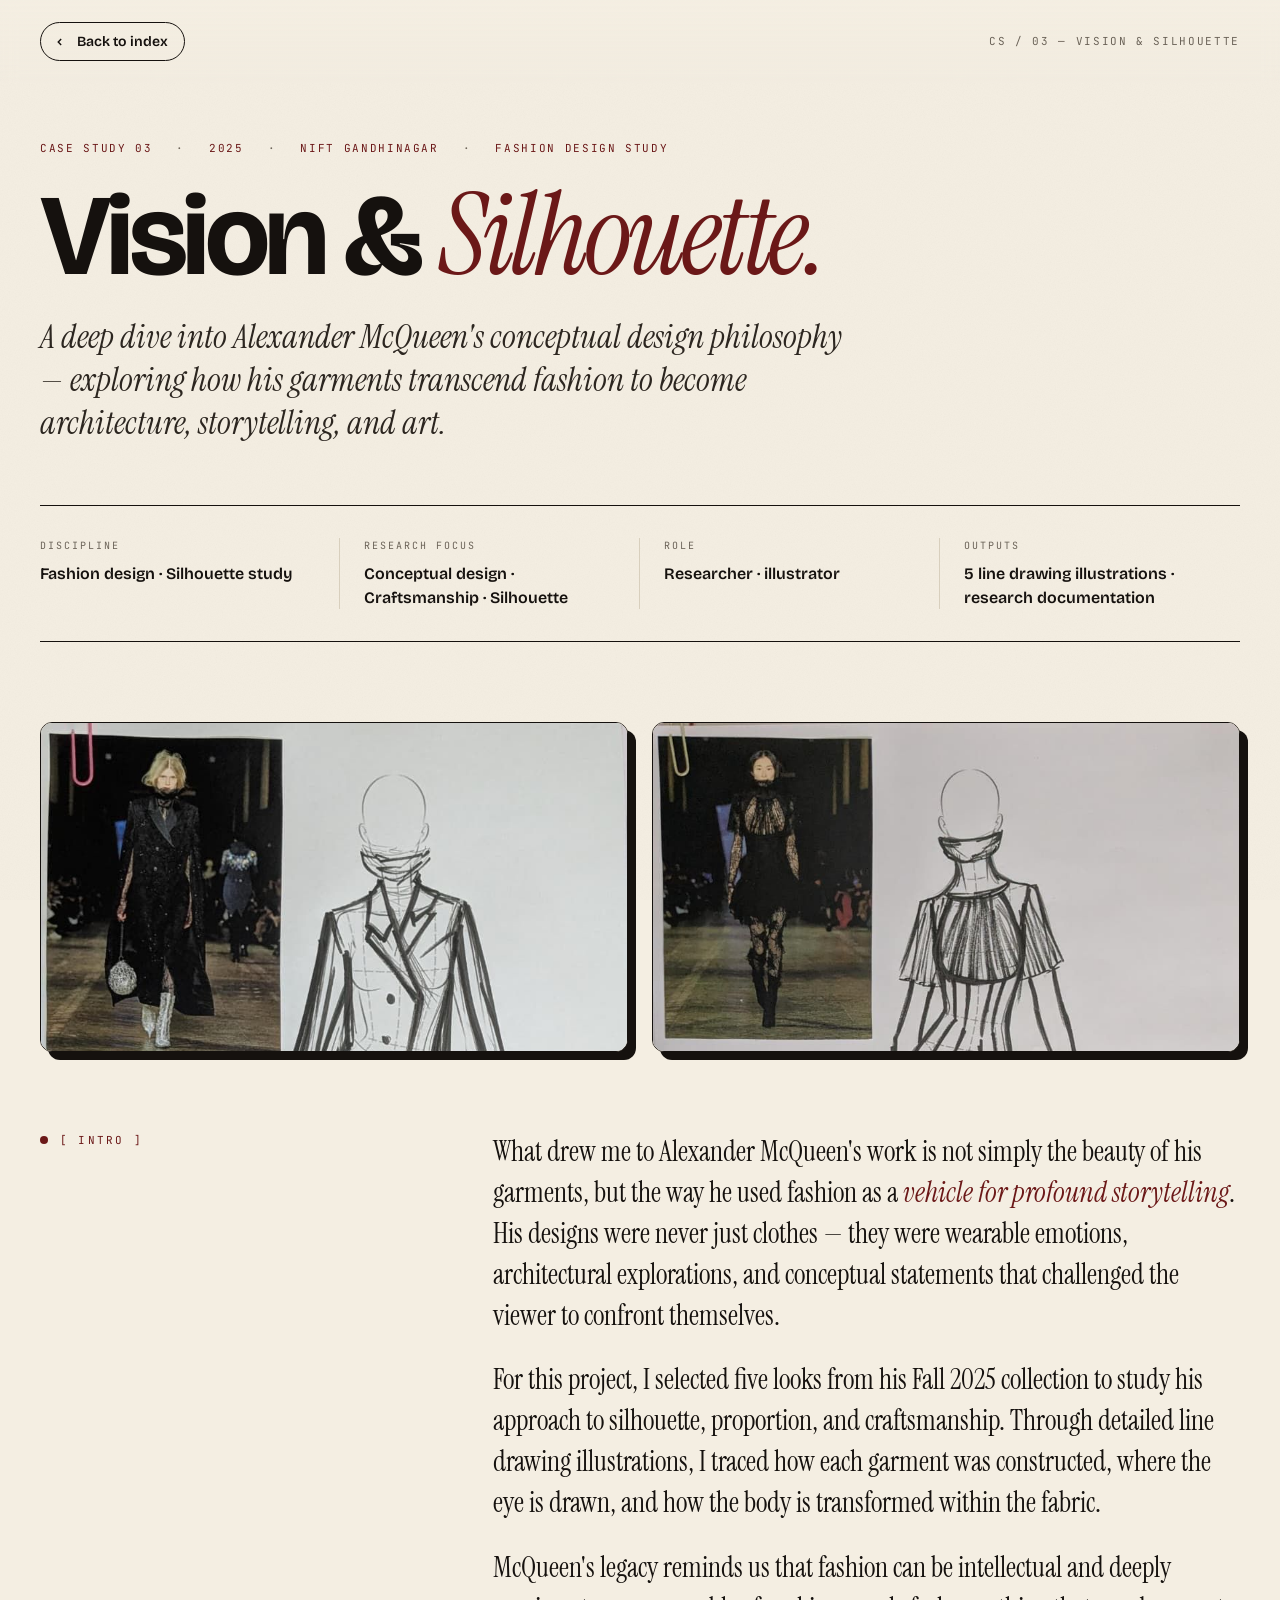
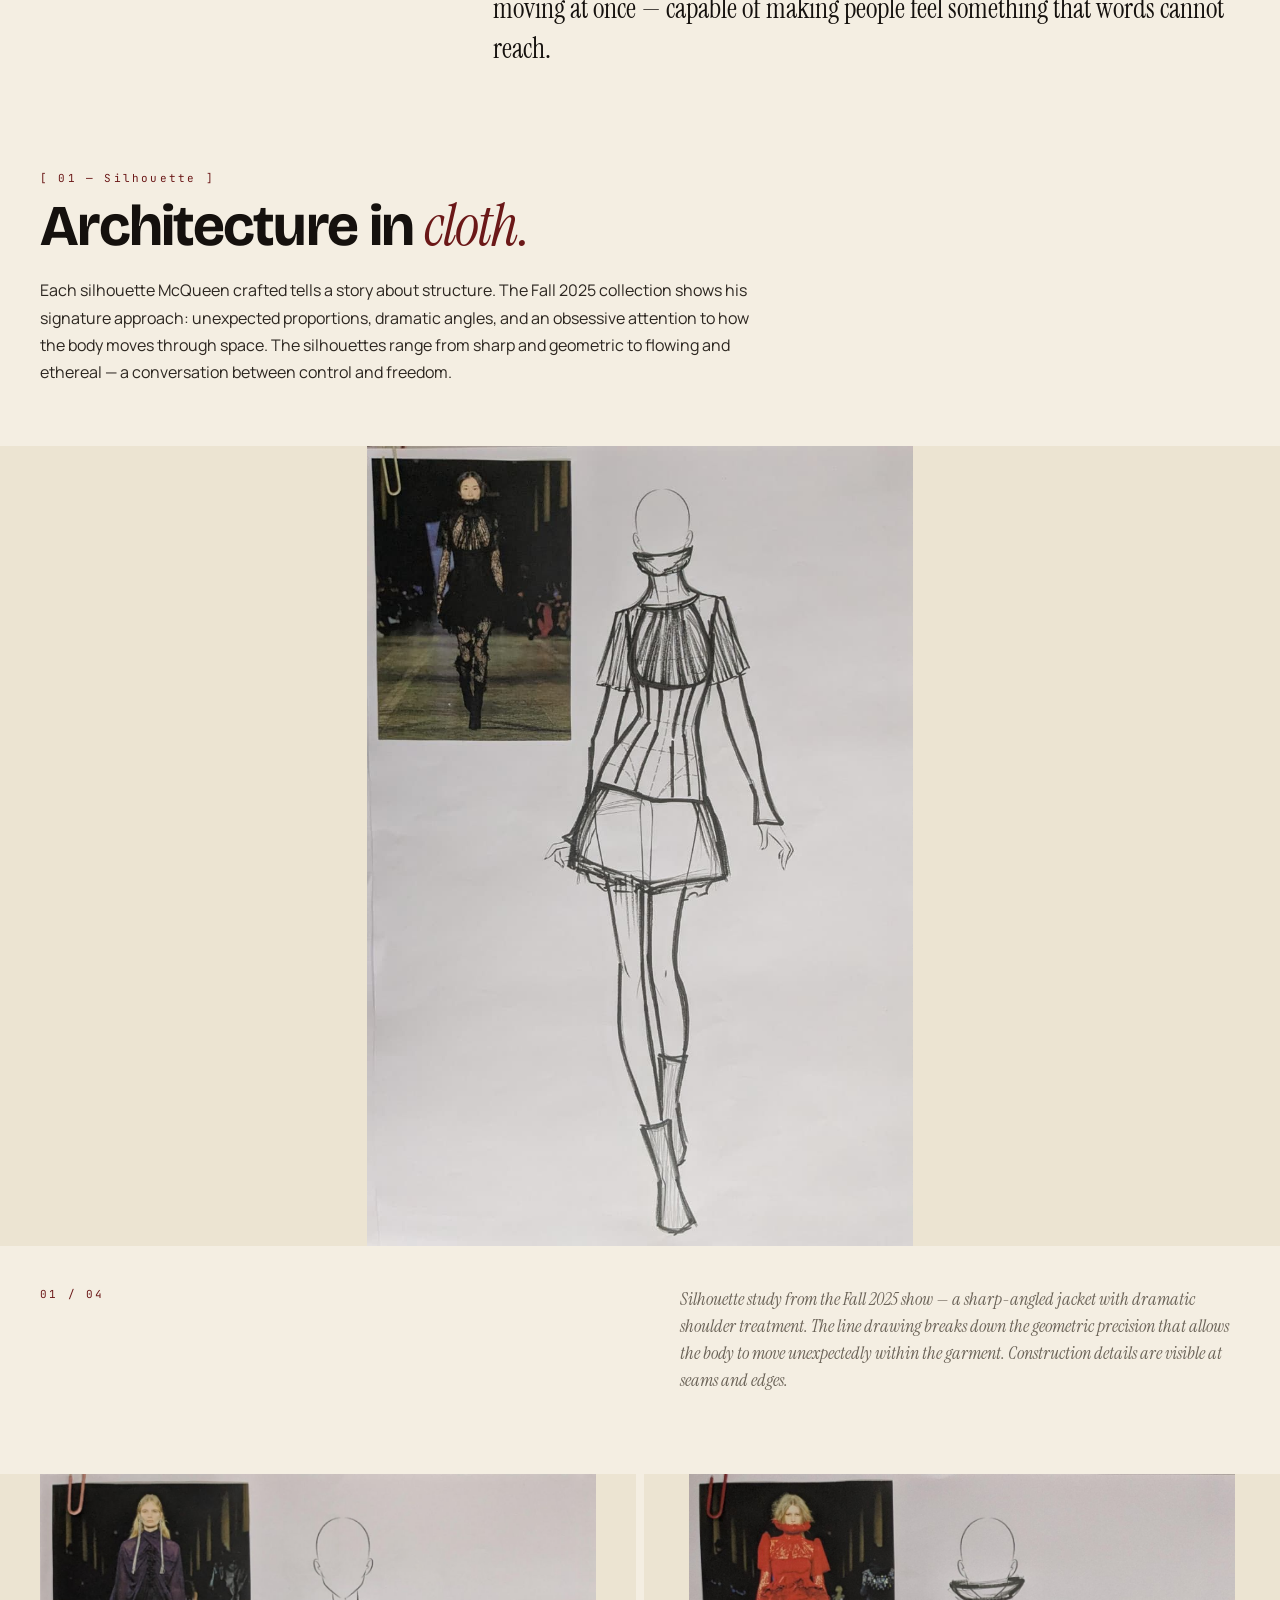
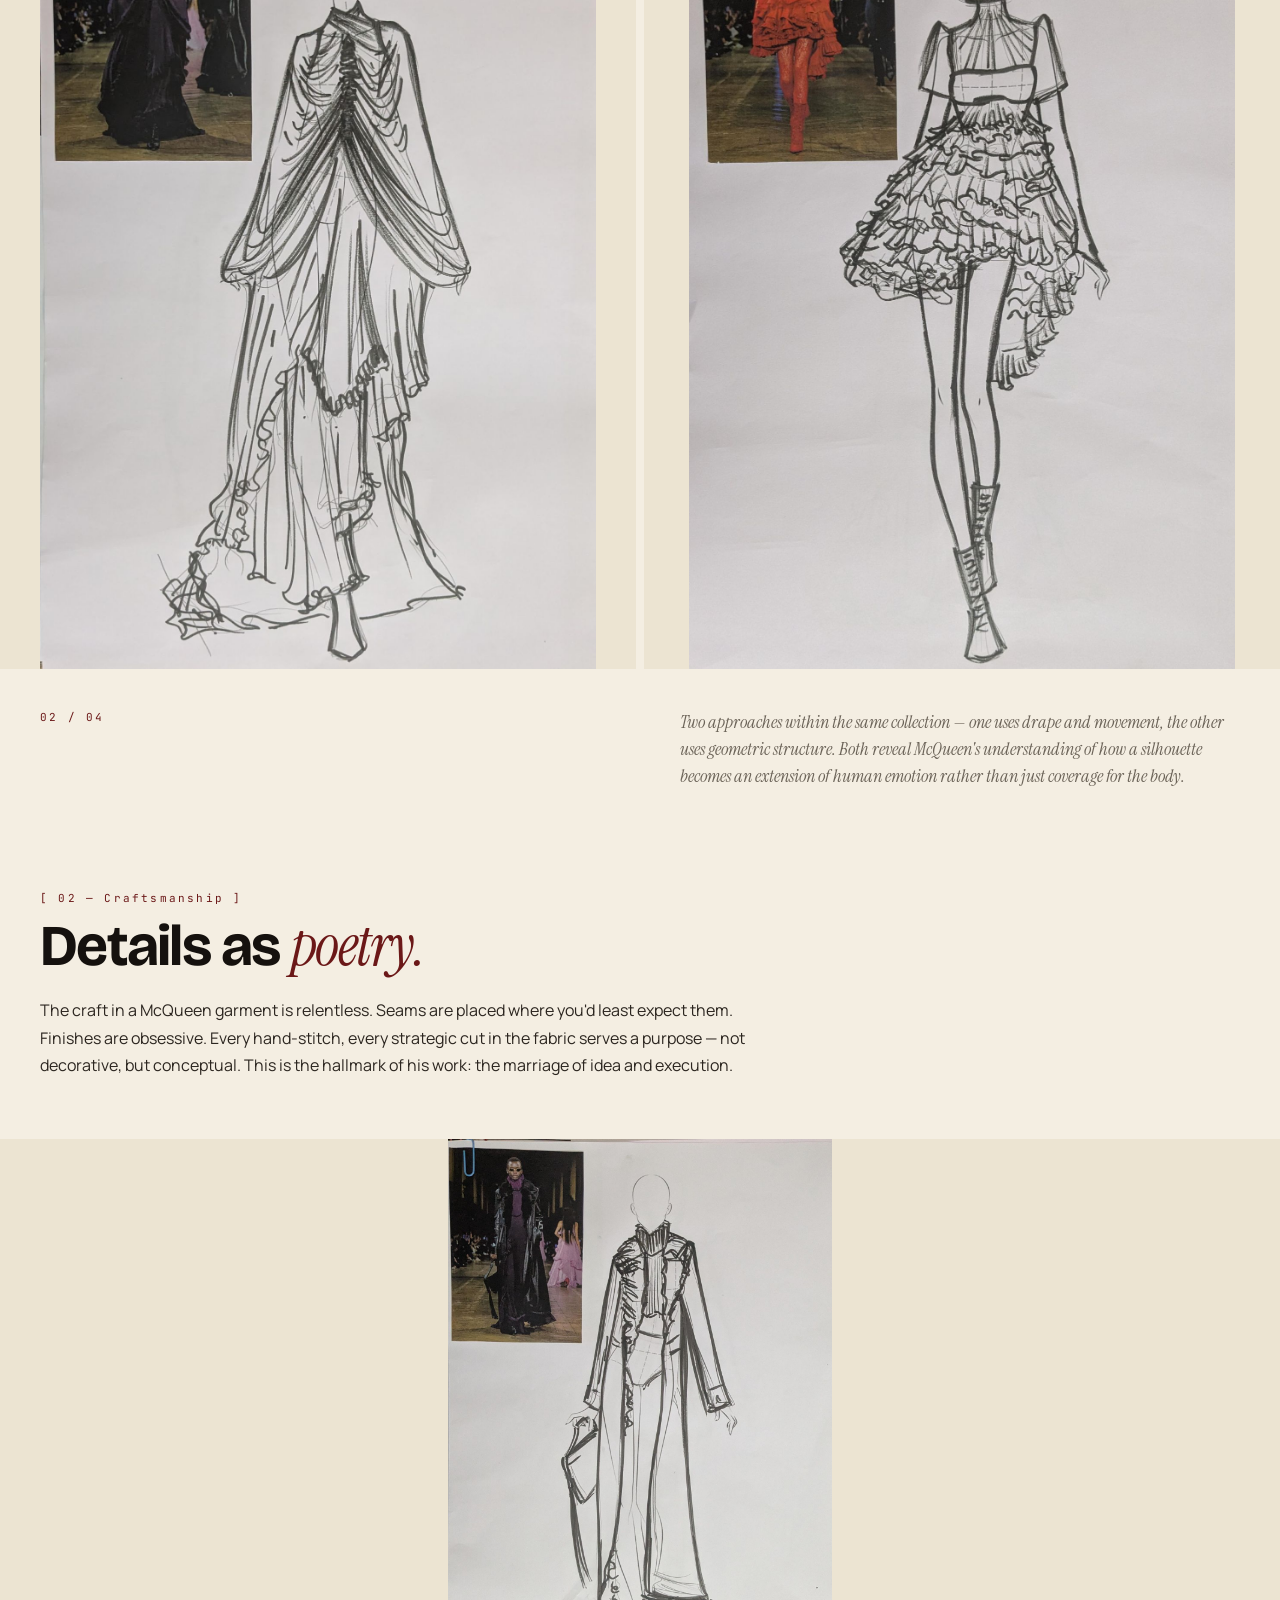
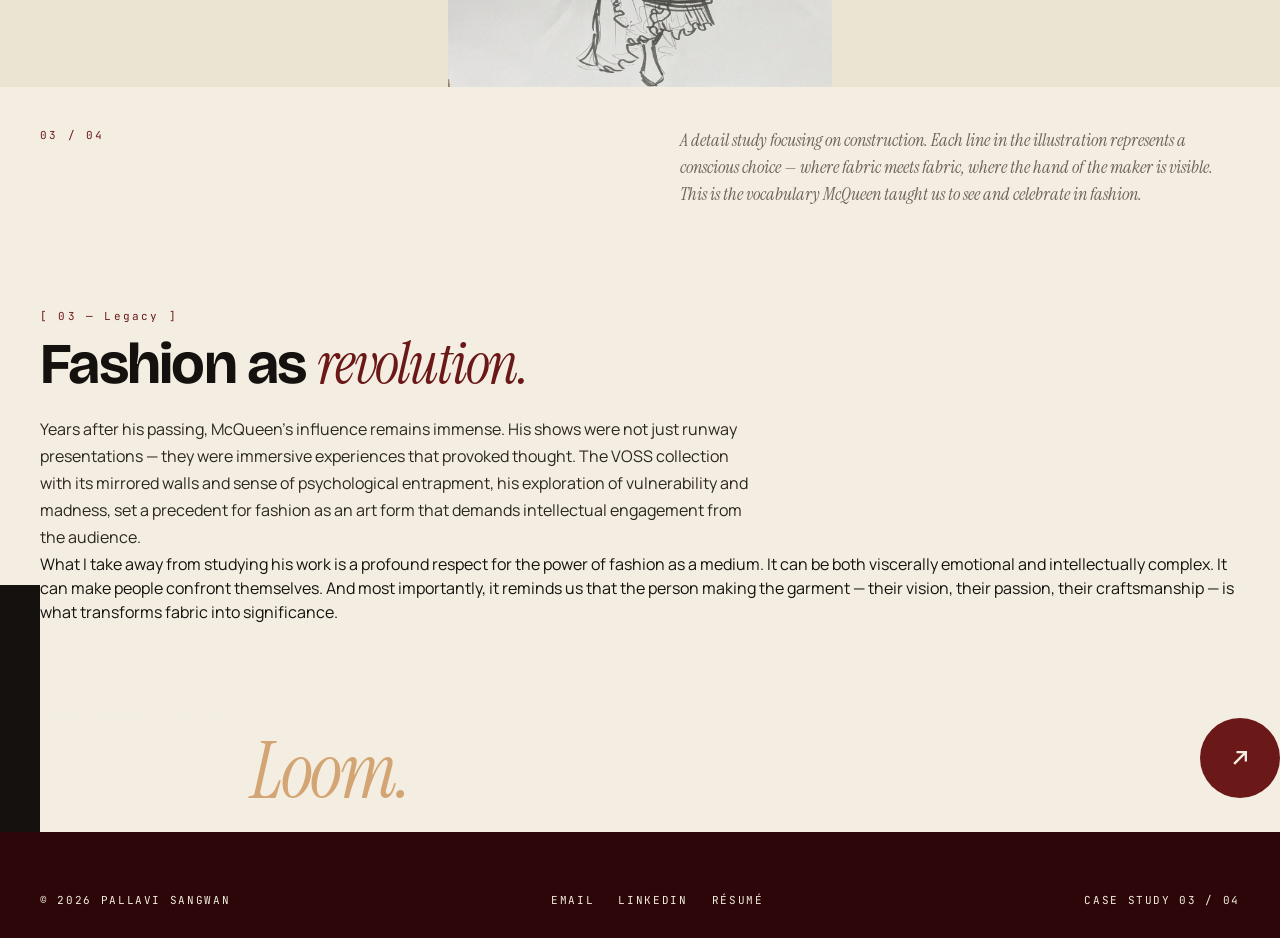
==== case-studies/alexander-mcqueen.html @ c9f2949a "swatch-new-case" ====
<!DOCTYPE html>
<html lang="en">
<head>
<meta charset="UTF-8" />
<meta name="viewport" content="width=device-width, initial-scale=1.0" />
<title>Vision &amp; Silhouette — McQueen Study · Pallavi Sangwan</title>
<link rel="preconnect" href="https://fonts.googleapis.com" />
<link rel="preconnect" href="https://fonts.gstatic.com" crossorigin />
<link href="https://fonts.googleapis.com/css2?family=Instrument+Serif:ital@0;1&family=Bricolage+Grotesque:opsz,wght@12..96,300;12..96,400;12..96,500;12..96,600;12..96,700;12..96,800&family=Manrope:wght@300;400;500;600;700&family=JetBrains+Mono:wght@400;500&display=swap" rel="stylesheet" />
<link rel="stylesheet" href="case-study.css" />
</head>
<body>

<nav class="cs-topnav">
  <a href="../index.html" class="cs-back">
    <svg viewBox="0 0 24 24" fill="none" stroke="currentColor" stroke-width="2.4"><path d="M14 7l-5 5 5 5"/></svg>
    Back to index
  </a>
  <span class="cs-topnav-meta">CS / 03 — Vision &amp; Silhouette</span>
</nav>

<header class="cs-hero" data-screen-label="CS03 Hero">
  <div class="cs-hero-meta">
    <span>Case Study 03</span>
    <span>2025</span>
    <span>NIFT Gandhinagar</span>
    <span>Fashion design study</span>
  </div>
  <h1 class="cs-hero-title">Vision &amp; <span class="ital">Silhouette.</span></h1>
  <p class="cs-hero-tagline">A deep dive into Alexander McQueen's conceptual design philosophy — exploring how his garments transcend fashion to become architecture, storytelling, and art.</p>

  <div class="cs-info">
    <div class="cs-info-item">
      <span class="cs-info-label">Discipline</span>
      <span class="cs-info-value">Fashion design · Silhouette study</span>
    </div>
    <div class="cs-info-item">
      <span class="cs-info-label">Research Focus</span>
      <span class="cs-info-value">Conceptual design · Craftsmanship · Silhouette</span>
    </div>
    <div class="cs-info-item">
      <span class="cs-info-label">Role</span>
      <span class="cs-info-value">Researcher · illustrator</span>
    </div>
    <div class="cs-info-item">
      <span class="cs-info-label">Outputs</span>
      <span class="cs-info-value">5 line drawing illustrations · research documentation</span>
    </div>
  </div>
</header>

<div class="cs-hero-image">
  <div class="cs-hero-image-duo">
    <div class="cs-hero-image-frame">
      <img src="../assets/cs03/1762939529036.jpeg" alt="Line drawing illustration of an Alexander McQueen silhouette from Fall 2025 collection, showcasing intricate construction details" />
    </div>
    <div class="cs-hero-image-frame">
      <img src="../assets/cs03/1762939529238.jpeg" alt="Detailed line drawing illustration of a McQueen silhouette, showing construction lines and proportion details" />
    </div>
  </div>
</div>

<section class="cs-intro">
  <span class="cs-intro-label">[ Intro ]</span>
  <div class="cs-intro-text">
    <p>What drew me to Alexander McQueen's work is not simply the beauty of his garments, but the way he used fashion as a <em>vehicle for profound storytelling</em>. His designs were never just clothes — they were wearable emotions, architectural explorations, and conceptual statements that challenged the viewer to confront themselves.</p>
    <p>For this project, I selected five looks from his Fall 2025 collection to study his approach to silhouette, proportion, and craftsmanship. Through detailed line drawing illustrations, I traced how each garment was constructed, where the eye is drawn, and how the body is transformed within the fabric.</p>
    <p>McQueen's legacy reminds us that fashion can be intellectual and deeply moving at once — capable of making people feel something that words cannot reach.</p>
  </div>
</section>

<div class="cs-mid-head">
  <span class="cs-mid-num">[ 01 — Silhouette ]</span>
  <h2 class="cs-mid-title">Architecture in <span class="ital">cloth.</span></h2>
  <p class="cs-mid-body">Each silhouette McQueen crafted tells a story about structure. The Fall 2025 collection shows his signature approach: unexpected proportions, dramatic angles, and an obsessive attention to how the body moves through space. The silhouettes range from sharp and geometric to flowing and ethereal — a conversation between control and freedom.</p>
</div>

<div class="cs-fullbleed med">
  <img src="../assets/cs03/1762939529238.jpeg" alt="Detailed line drawing illustration of a McQueen silhouette, showing construction lines and proportion details" />
</div>
<div class="cs-caption">
  <span class="cs-caption-num">01 / 04</span>
  <p class="cs-caption-text">Silhouette study from the Fall 2025 show — a sharp-angled jacket with dramatic shoulder treatment. The line drawing breaks down the geometric precision that allows the body to move unexpectedly within the garment. Construction details are visible at seams and edges.</p>
</div>

<div class="cs-pair">
  <div><img src="../assets/cs03/1762939532157.jpeg" alt="Illustration showcasing draped fabric silhouette with flowing lines" /></div>
  <div><img src="../assets/cs03/1762939539770.jpeg" alt="Illustration of structured silhouette with intricate details" /></div>
</div>
<div class="cs-caption">
  <span class="cs-caption-num">02 / 04</span>
  <p class="cs-caption-text">Two approaches within the same collection — one uses drape and movement, the other uses geometric structure. Both reveal McQueen's understanding of how a silhouette becomes an extension of human emotion rather than just coverage for the body.</p>
</div>

<div class="cs-mid-head">
  <span class="cs-mid-num">[ 02 — Craftsmanship ]</span>
  <h2 class="cs-mid-title">Details as <span class="ital">poetry.</span></h2>
  <p class="cs-mid-body">The craft in a McQueen garment is relentless. Seams are placed where you'd least expect them. Finishes are obsessive. Every hand-stitch, every strategic cut in the fabric serves a purpose — not decorative, but conceptual. This is the hallmark of his work: the marriage of idea and execution.</p>
</div>

<div class="cs-fullbleed wide">
  <img src="../assets/cs03/1762939541944.jpeg" alt="Close-up illustration detail showing intricate seaming and construction techniques from a McQueen garment" />
</div>
<div class="cs-caption">
  <span class="cs-caption-num">03 / 04</span>
  <p class="cs-caption-text">A detail study focusing on construction. Each line in the illustration represents a conscious choice — where fabric meets fabric, where the hand of the maker is visible. This is the vocabulary McQueen taught us to see and celebrate in fashion.</p>
</div>

<div class="cs-mid-head">
  <span class="cs-mid-num">[ 03 — Legacy ]</span>
  <h2 class="cs-mid-title">Fashion as <span class="ital">revolution.</span></h2>
  <p class="cs-mid-body">Years after his passing, McQueen's influence remains immense. His shows were not just runway presentations — they were immersive experiences that provoked thought. The VOSS collection with its mirrored walls and sense of psychological entrapment, his exploration of vulnerability and madness, set a precedent for fashion as an art form that demands intellectual engagement from the audience.</p>
  <p>What I take away from studying his work is a profound respect for the power of fashion as a medium. It can be both viscerally emotional and intellectually complex. It can make people confront themselves. And most importantly, it reminds us that the person making the garment — their vision, their passion, their craftsmanship — is what transforms fabric into significance.</p>
</div>

<a href="explorations.html" class="cs-next">
  <div class="cs-next-inner">
    <div>
      <div class="cs-next-eyebrow">Next case study · CS / 04</div>
      <h3 class="cs-next-title">Hand &amp; <span class="ital">Loom.</span></h3>
    </div>
    <span class="cs-next-arrow" aria-hidden="true">
      <svg viewBox="0 0 24 24" fill="none" stroke="currentColor" stroke-width="2"><path d="M7 17L17 7M9 7h8v8"/></svg>
    </span>
  </div>
</a>

<footer class="cs-footer">
  <div class="cs-footer-inner">
    <span>© 2026 Pallavi Sangwan</span>
    <div class="cs-footer-links">
      <a href="mailto:pallavisangwan1@gmail.com">Email</a>
      <a href="https://linkedin.com/in/pallavi-sangwan" target="_blank" rel="noopener">LinkedIn</a>
      <a href="../assets/Pallavi-Sangwan-Resume.pdf" download>Résumé</a>
    </div>
    <span>Case Study 03 / 04</span>
  </div>
</footer>

</body>
</html>
---- case-studies/case-study.css ----
/* Shared styles for case study inner pages */
*, *::before, *::after { box-sizing: border-box; margin: 0; padding: 0; }

:root {
  --white: #ffffff;
  --cream: #f4eee2;
  --cream-2: #ece4d2;
  --paper: #faf6ed;
  --maroon: #6b1818;
  --maroon-deep: #4a0d10;
  --maroon-dark: #2c0608;
  --ink: #15110e;
  --ink-soft: #2c2620;
  --grey: #6b6358;
  --grey-line: #d8cfbd;

  --serif: 'Instrument Serif', Georgia, serif;
  --display: 'Bricolage Grotesque', system-ui, sans-serif;
  --sans: 'Manrope', system-ui, sans-serif;
  --mono: 'JetBrains Mono', ui-monospace, monospace;
}

html { scroll-behavior: smooth; }

body {
  background: var(--cream);
  color: var(--ink);
  font-family: var(--sans);
  font-size: 16px;
  line-height: 1.5;
  overflow-x: hidden;
  -webkit-font-smoothing: antialiased;
}

body::before {
  content: '';
  position: fixed;
  inset: 0;
  background-image: url("data:image/svg+xml,%3Csvg xmlns='http://www.w3.org/2000/svg' width='400' height='400'%3E%3Cfilter id='n'%3E%3CfeTurbulence type='fractalNoise' baseFrequency='0.85' numOctaves='3' stitchTiles='stitch'/%3E%3CfeColorMatrix type='saturate' values='0'/%3E%3C/filter%3E%3Crect width='400' height='400' filter='url(%23n)' opacity='0.05'/%3E%3C/svg%3E");
  pointer-events: none;
  z-index: 1;
  mix-blend-mode: multiply;
}

a { color: inherit; text-decoration: none; }

/* TOP NAV */
.cs-topnav {
  position: fixed;
  top: 0; left: 0; right: 0;
  z-index: 100;
  display: flex;
  align-items: center;
  justify-content: space-between;
  padding: 22px 40px;
  background: linear-gradient(to bottom, rgba(244,238,226,0.92), rgba(244,238,226,0));
  backdrop-filter: blur(8px);
  -webkit-backdrop-filter: blur(8px);
}
.cs-back {
  display: inline-flex;
  align-items: center;
  gap: 10px;
  font-family: var(--display);
  font-weight: 600;
  font-size: 14px;
  color: var(--ink);
  padding: 8px 16px 8px 12px;
  border: 1px solid var(--ink);
  border-radius: 999px;
  transition: background 0.25s, color 0.25s, transform 0.25s;
}
.cs-back:hover {
  background: var(--maroon);
  color: var(--cream);
  border-color: var(--maroon);
  transform: translateX(-3px);
}
.cs-back svg { width: 14px; height: 14px; }
.cs-topnav-meta {
  font-family: var(--mono);
  font-size: 11px;
  letter-spacing: 0.15em;
  text-transform: uppercase;
  color: var(--grey);
}

/* HERO */
.cs-hero {
  position: relative;
  z-index: 2;
  padding: 140px 40px 80px;
  max-width: 1400px;
  margin: 0 auto;
}
.cs-hero-meta {
  display: flex;
  gap: 24px;
  flex-wrap: wrap;
  font-family: var(--mono);
  font-size: 11px;
  letter-spacing: 0.15em;
  text-transform: uppercase;
  color: var(--maroon);
  margin-bottom: 28px;
}
.cs-hero-meta span + span::before {
  content: '·';
  margin-right: 24px;
  color: var(--grey);
}

.cs-hero-title {
  font-family: var(--display);
  font-weight: 700;
  font-size: clamp(56px, 9vw, 130px);
  line-height: 0.88;
  letter-spacing: -0.04em;
  color: var(--ink);
  margin-bottom: 28px;
  max-width: 1100px;
}
.cs-hero-title .ital {
  font-family: var(--serif);
  font-style: italic;
  font-weight: 400;
  color: var(--maroon);
}

.cs-hero-tagline {
  font-family: var(--serif);
  font-style: italic;
  font-size: clamp(22px, 2.6vw, 36px);
  line-height: 1.3;
  color: var(--ink-soft);
  max-width: 820px;
  margin-bottom: 60px;
}

/* INFO STRIP */
.cs-info {
  display: grid;
  grid-template-columns: repeat(4, 1fr);
  gap: 0;
  padding: 32px 0;
  border-top: 1px solid var(--ink);
  border-bottom: 1px solid var(--ink);
}
.cs-info-item {
  padding: 0 24px;
  border-right: 1px solid var(--grey-line);
}
.cs-info-item:first-child { padding-left: 0; }
.cs-info-item:last-child { border-right: none; padding-right: 0; }
.cs-info-label {
  display: block;
  font-family: var(--mono);
  font-size: 10px;
  letter-spacing: 0.2em;
  text-transform: uppercase;
  color: var(--grey);
  margin-bottom: 8px;
}
.cs-info-value {
  font-family: var(--display);
  font-weight: 600;
  font-size: 16px;
  color: var(--ink);
  line-height: 1.3;
}

/* HERO IMAGE */
.cs-hero-image {
  position: relative;
  z-index: 2;
  max-width: 1400px;
  margin: 0 auto 80px;
  padding: 0 40px;
}
.cs-hero-image-frame {
  aspect-ratio: 16 / 9;
  background: var(--cream-2);
  border-radius: 12px;
  border: 1px solid var(--ink);
  overflow: hidden;
  position: relative;
  box-shadow: 8px 8px 0 var(--ink);
}
.cs-hero-image-frame::after {
  content: attr(data-label);
  position: absolute;
  inset: 0;
  display: flex;
  align-items: center;
  justify-content: center;
  font-family: var(--mono);
  font-size: 12px;
  letter-spacing: 0.2em;
  color: rgba(255,255,255,0.7);
  text-align: center;
  padding: 32px;
  text-transform: uppercase;
}

/* HERO IMAGE DUO — side-by-side layout */
.cs-hero-image-duo {
  display: flex;
  gap: 24px;
  align-items: flex-start;
}
.cs-hero-image-duo .cs-hero-image-frame {
  flex: 1;
  border-radius: 12px;
  border: 1px solid var(--ink);
  overflow: hidden;
  background: var(--cream-2);
  box-shadow: 8px 8px 0 var(--ink);
  height: fit-content;
}
.cs-hero-image-duo .cs-hero-image-frame img {
  width: 100%;
  height: auto;
  display: block;
}

/* INTRO BLOCK */
.cs-intro {
  position: relative;
  z-index: 2;
  max-width: 1400px;
  margin: 0 auto 100px;
  padding: 0 40px;
  display: grid;
  grid-template-columns: 1fr 2fr;
  gap: 80px;
}
.cs-intro-label {
  font-family: var(--mono);
  font-size: 11px;
  letter-spacing: 0.2em;
  text-transform: uppercase;
  color: var(--maroon);
  display: flex;
  align-items: baseline;
  gap: 12px;
  position: sticky;
  top: 100px;
  align-self: start;
}
.cs-intro-label::before {
  content: '';
  width: 8px; height: 8px;
  background: var(--maroon);
  border-radius: 50%;
}
.cs-intro-text {
  font-family: var(--serif);
  font-size: clamp(20px, 2.2vw, 30px);
  line-height: 1.45;
  color: var(--ink);
}
.cs-intro-text p {
  margin-bottom: 24px;
}
.cs-intro-text p:last-child { margin-bottom: 0; }
.cs-intro-text em {
  color: var(--maroon);
  font-style: italic;
}

/* FULL-BLEED IMAGES */
.cs-fullbleed {
  position: relative;
  z-index: 2;
  margin: 0 0 8px;
  width: 100%;
  aspect-ratio: 21 / 9;
  background: var(--cream-2);
  overflow: hidden;
}
.cs-fullbleed.tall { aspect-ratio: 4 / 5; }
.cs-fullbleed.square { aspect-ratio: 1 / 1; }
.cs-fullbleed.wide { aspect-ratio: 21 / 9; }
.cs-fullbleed.med { aspect-ratio: 16 / 10; }

.cs-fullbleed::after {
  content: attr(data-label);
  position: absolute;
  inset: 0;
  display: flex;
  align-items: center;
  justify-content: center;
  font-family: var(--mono);
  font-size: 12px;
  letter-spacing: 0.2em;
  color: rgba(255,255,255,0.6);
  text-align: center;
  padding: 32px;
  text-transform: uppercase;
}

/* IMAGE PAIR ROW */
.cs-pair {
  position: relative;
  z-index: 2;
  display: grid;
  grid-template-columns: 1fr 1fr;
  gap: 8px;
  margin: 0 0 8px;
}
.cs-pair > div {
  aspect-ratio: 4 / 5;
  background: var(--cream-2);
  position: relative;
  overflow: hidden;
}
.cs-pair > div::after {
  content: attr(data-label);
  position: absolute;
  inset: 0;
  display: flex;
  align-items: center;
  justify-content: center;
  font-family: var(--mono);
  font-size: 11px;
  letter-spacing: 0.18em;
  color: rgba(255,255,255,0.6);
  text-align: center;
  padding: 24px;
  text-transform: uppercase;
}

/* CAPTION ROW */
.cs-caption {
  position: relative;
  z-index: 2;
  max-width: 1400px;
  margin: 40px auto 80px;
  padding: 0 40px;
  display: flex;
  justify-content: space-between;
  gap: 40px;
  flex-wrap: wrap;
}
.cs-caption-num {
  font-family: var(--mono);
  font-size: 11px;
  letter-spacing: 0.2em;
  color: var(--maroon);
}
.cs-caption-text {
  font-family: var(--serif);
  font-style: italic;
  font-size: 18px;
  color: var(--grey);
  max-width: 560px;
  line-height: 1.5;
}

/* SECTION HEADER mid-page */
.cs-mid-head {
  position: relative;
  z-index: 2;
  max-width: 1400px;
  margin: 100px auto 60px;
  padding: 0 40px;
}
.cs-mid-num {
  font-family: var(--mono);
  font-size: 11px;
  letter-spacing: 0.2em;
  color: var(--maroon);
  margin-bottom: 12px;
  display: block;
}
.cs-mid-title {
  font-family: var(--display);
  font-weight: 700;
  font-size: clamp(32px, 4.5vw, 64px);
  line-height: 0.95;
  letter-spacing: -0.03em;
  color: var(--ink);
  max-width: 900px;
}
.cs-mid-title .ital {
  font-family: var(--serif);
  font-style: italic;
  font-weight: 400;
  color: var(--maroon);
}
.cs-mid-body {
  font-family: var(--sans);
  font-size: 16px;
  line-height: 1.7;
  color: var(--ink-soft);
  max-width: 720px;
  margin-top: 24px;
}

/* COLOR PALETTE */
.cs-palette {
  position: relative;
  z-index: 2;
  max-width: 1400px;
  margin: 60px auto 80px;
  padding: 0 40px;
  display: flex;
  flex-wrap: wrap;
  gap: 24px;
}
.cs-palette-item {
  flex: 1;
  min-width: 140px;
}
.cs-palette-swatch {
  width: 100%;
  aspect-ratio: 1;
  border-radius: 8px;
  margin-bottom: 12px;
  box-shadow: 4px 4px 0 var(--ink);
  border: 1px solid var(--ink);
}
.cs-palette-name {
  font-family: var(--display);
  font-weight: 600;
  font-size: 14px;
  color: var(--ink);
  display: block;
}
.cs-palette-hex {
  font-family: var(--mono);
  font-size: 11px;
  color: var(--grey);
}

/* NEXT PROJECT */
.cs-next {
  position: relative;
  z-index: 2;
  background: var(--ink);
  color: var(--cream);
  padding: 100px 40px;
  margin-top: 80px;
}
.cs-next-inner {
  max-width: 1400px;
  margin: 0 auto;
  display: flex;
  align-items: center;
  justify-content: space-between;
  gap: 40px;
  flex-wrap: wrap;
}
.cs-next-eyebrow {
  font-family: var(--mono);
  font-size: 11px;
  letter-spacing: 0.2em;
  text-transform: uppercase;
  color: rgba(244,238,226,0.6);
  margin-bottom: 12px;
}
.cs-next-title {
  font-family: var(--display);
  font-weight: 700;
  font-size: clamp(40px, 6vw, 84px);
  line-height: 0.92;
  letter-spacing: -0.03em;
}
.cs-next-title .ital {
  font-family: var(--serif);
  font-style: italic;
  font-weight: 400;
  color: #d4a574;
}
.cs-next-arrow {
  width: 80px;
  height: 80px;
  border-radius: 50%;
  background: var(--maroon);
  color: var(--cream);
  display: inline-flex;
  align-items: center;
  justify-content: center;
  flex-shrink: 0;
  transition: transform 0.4s cubic-bezier(.2,.8,.2,1), background 0.3s;
}
.cs-next:hover .cs-next-arrow {
  background: var(--cream);
  color: var(--ink);
  transform: rotate(-45deg) scale(1.05);
}
.cs-next-arrow svg { width: 28px; height: 28px; }

/* FOOTER */
.cs-footer {
  background: var(--maroon-dark);
  color: var(--cream);
  padding: 60px 40px 30px;
  position: relative;
  z-index: 2;
}
.cs-footer-inner {
  max-width: 1400px;
  margin: 0 auto;
  display: flex;
  justify-content: space-between;
  align-items: center;
  flex-wrap: wrap;
  gap: 24px;
  font-family: var(--mono);
  font-size: 11px;
  letter-spacing: 0.15em;
  text-transform: uppercase;
}
.cs-footer-inner a { color: var(--cream); transition: color 0.2s; }
.cs-footer-inner a:hover { color: #d4a574; }
.cs-footer-links { display: flex; gap: 24px; flex-wrap: wrap; }

/* IMAGE FILL — hide gradient + label when an img is present */
.cs-hero-image-frame:has(img),
.cs-fullbleed:has(img),
.cs-pair > div:has(img) {
  background: var(--ink);
}
.cs-hero-image-frame:has(img)::after,
.cs-fullbleed:has(img)::after,
.cs-pair > div:has(img)::after { content: none; }
.cs-hero-image-frame img,
.cs-fullbleed img,
.cs-pair > div img {
  width: 100%; height: 100%;
  object-fit: contain; display: block;
  background: var(--cream-2);
}

/* SWATCH GRID — labelled woven swatches */
.cs-swatch-grid {
  position: relative; z-index: 2;
  display: grid;
  grid-template-columns: repeat(3, 1fr);
  gap: 24px;
  max-width: 1240px;
  margin: 0 auto 80px;
  padding: 0 40px;
}
.cs-swatch {
  background: var(--paper);
  border: 1px solid var(--ink);
  box-shadow: 6px 6px 0 var(--ink);
  display: flex;
  flex-direction: column;
}
.cs-swatch-tag {
  background: var(--maroon);
  color: var(--cream);
  font-family: var(--display);
  font-weight: 600;
  font-size: 13px;
  letter-spacing: 0.06em;
  text-transform: uppercase;
  padding: 12px 18px;
  display: flex;
  justify-content: space-between;
  align-items: baseline;
  gap: 12px;
}
.cs-swatch-tag .num { font-family: var(--mono); font-size: 11px; opacity: 0.85; }
.cs-swatch-img {
  aspect-ratio: 3/4;
  overflow: hidden;
  background: var(--ink);
}
.cs-swatch-img img { width: 100%; height: 100%; object-fit: cover; display: block; }
.cs-swatch-meta {
  padding: 14px 18px 18px;
  font-family: var(--mono);
  font-size: 11px;
  line-height: 1.7;
  color: var(--ink-soft);
  border-top: 1px dashed var(--grey-line);
}
.cs-swatch-meta b { color: var(--ink); font-weight: 600; }

/* PROCESS NOTEBOOK — horizontal scroll of pages */
.cs-notebook {
  position: relative; z-index: 2;
  display: flex;
  gap: 18px;
  overflow-x: auto;
  padding: 0 40px 24px;
  margin: 0 0 8px;
  scrollbar-width: thin;
  scrollbar-color: var(--maroon) var(--cream-2);
}
.cs-notebook::-webkit-scrollbar { height: 6px; }
.cs-notebook::-webkit-scrollbar-track { background: var(--cream-2); }
.cs-notebook::-webkit-scrollbar-thumb { background: var(--maroon); }
.cs-notebook-page {
  flex: 0 0 auto;
  width: 360px;
  aspect-ratio: 3/4;
  background: var(--paper);
  border: 1px solid var(--ink);
  box-shadow: 4px 4px 0 var(--ink);
  overflow: hidden;
  position: relative;
}
.cs-notebook-page img { width: 100%; height: 100%; object-fit: cover; display: block; }
.cs-notebook-page::before {
  content: attr(data-page);
  position: absolute;
  top: 8px; right: 12px;
  font-family: var(--mono);
  font-size: 10px;
  color: var(--maroon);
  background: var(--paper);
  padding: 2px 6px;
  border: 1px solid var(--maroon);
  z-index: 2;
}

/* INSPIRATION DUO — orchid + sketch side by side */
.cs-inspiration {
  position: relative; z-index: 2;
  display: grid;
  grid-template-columns: 1fr 1fr;
  gap: 0;
  max-width: 1240px;
  margin: 0 auto 80px;
  padding: 0 40px;
  align-items: center;
}
.cs-inspiration > figure {
  margin: 0;
  background: var(--ink);
  aspect-ratio: 3/4;
  overflow: hidden;
  border: 1px solid var(--ink);
}
.cs-inspiration > figure:first-child { box-shadow: 8px 8px 0 var(--maroon); }
.cs-inspiration > figure:last-child { box-shadow: 8px 8px 0 var(--ink); margin-left: -2px; }
.cs-inspiration img { width: 100%; height: 100%; object-fit: cover; display: block; }

/* PULLQUOTE — set in display serif */
.cs-pullquote {
  position: relative; z-index: 2;
  max-width: 1000px;
  margin: 60px auto 80px;
  padding: 0 40px;
  font-family: var(--serif);
  font-size: clamp(28px, 4vw, 48px);
  line-height: 1.25;
  color: var(--maroon-deep);
}
.cs-pullquote::before {
  content: '“';
  font-family: var(--serif);
  font-size: 1.6em;
  line-height: 0;
  color: var(--maroon);
  margin-right: 8px;
  vertical-align: -0.3em;
}
.cs-pullquote em { font-style: italic; color: var(--ink); }

/* SPEC SHEETS DUO */
.cs-specs {
  position: relative; z-index: 2;
  display: grid;
  grid-template-columns: 1fr 1fr;
  gap: 24px;
  max-width: 1240px;
  margin: 0 auto 80px;
  padding: 0 40px;
}
.cs-specs > figure {
  margin: 0;
  background: var(--ink);
  border: 1px solid var(--ink);
  box-shadow: 6px 6px 0 var(--ink);
  overflow: hidden;
}
.cs-specs img { width: 100%; height: auto; display: block; }

/* RESPONSIVE — case study additions */
@media (max-width: 720px) {
  .cs-swatch-grid { grid-template-columns: 1fr; padding: 0 20px; gap: 18px; }
  .cs-inspiration { grid-template-columns: 1fr; padding: 0 20px; gap: 18px; }
  .cs-inspiration > figure:last-child { margin-left: 0; }
  .cs-specs { grid-template-columns: 1fr; padding: 0 20px; }
  .cs-notebook { padding: 0 20px 24px; }
  .cs-notebook-page { width: 260px; }
  .cs-pullquote { padding: 0 20px; }
}

/* SAMPLE GRADIENTS for placeholders */
.bg-1 { background: linear-gradient(135deg, #c8543a 0%, #6b1818 100%); }
.bg-2 { background: linear-gradient(135deg, #d4b89a 0%, #8b7355 100%); }
.bg-3 { background: linear-gradient(135deg, #e8d8b8 0%, #b8956e 100%); }
.bg-4 { background: linear-gradient(135deg, #2c4a2e 0%, #1a2820 100%); }
.bg-5 { background: linear-gradient(135deg, #f0d8e0 0%, #c87a90 100%); }
.bg-6 { background: linear-gradient(135deg, #4a2c2a 0%, #2c1614 100%); }
.bg-7 { background: linear-gradient(135deg, #d4956a 0%, #7a3e2a 100%); }
.bg-8 { background: linear-gradient(135deg, #9a8a6a 0%, #5a4a3a 100%); }
.bg-9 { background: linear-gradient(135deg, #b85c38 0%, #6b1e1e 100%); }
.bg-10 { background: linear-gradient(135deg, #c2a878 0%, #8a6a40 100%); }
.bg-11 { background: linear-gradient(135deg, #5a4540 0%, #2a1e1c 100%); }
.bg-12 { background: linear-gradient(135deg, #d4d0c4 0%, #8a8478 100%); }

/* RESPONSIVE */
@media (max-width: 900px) {
  .cs-topnav { padding: 16px 20px; }
  .cs-hero { padding: 110px 20px 50px; }
  .cs-hero-image { padding: 0 20px; margin-bottom: 50px; }
  .cs-hero-image-frame { box-shadow: 5px 5px 0 var(--ink); }
  .cs-info {
    grid-template-columns: 1fr 1fr;
    gap: 24px 0;
    row-gap: 28px;
  }
  .cs-info-item {
    padding: 0 16px;
    border-right: none;
  }
  .cs-info-item:nth-child(odd) { padding-left: 0; }
  .cs-info-item:nth-child(even) { padding-right: 0; }
  .cs-intro {
    grid-template-columns: 1fr;
    gap: 24px;
    margin-bottom: 60px;
    padding: 0 20px;
  }
  .cs-intro-label { position: static; }
  .cs-pair { grid-template-columns: 1fr; }
  .cs-caption { padding: 0 20px; margin-bottom: 50px; }
  .cs-mid-head { padding: 0 20px; margin: 60px auto 40px; }
  .cs-palette { padding: 0 20px; gap: 14px; }
  .cs-palette-item { min-width: 100px; }
  .cs-next { padding: 60px 20px; }
  .cs-next-arrow { width: 60px; height: 60px; }
  .cs-footer { padding: 40px 20px 24px; }
}
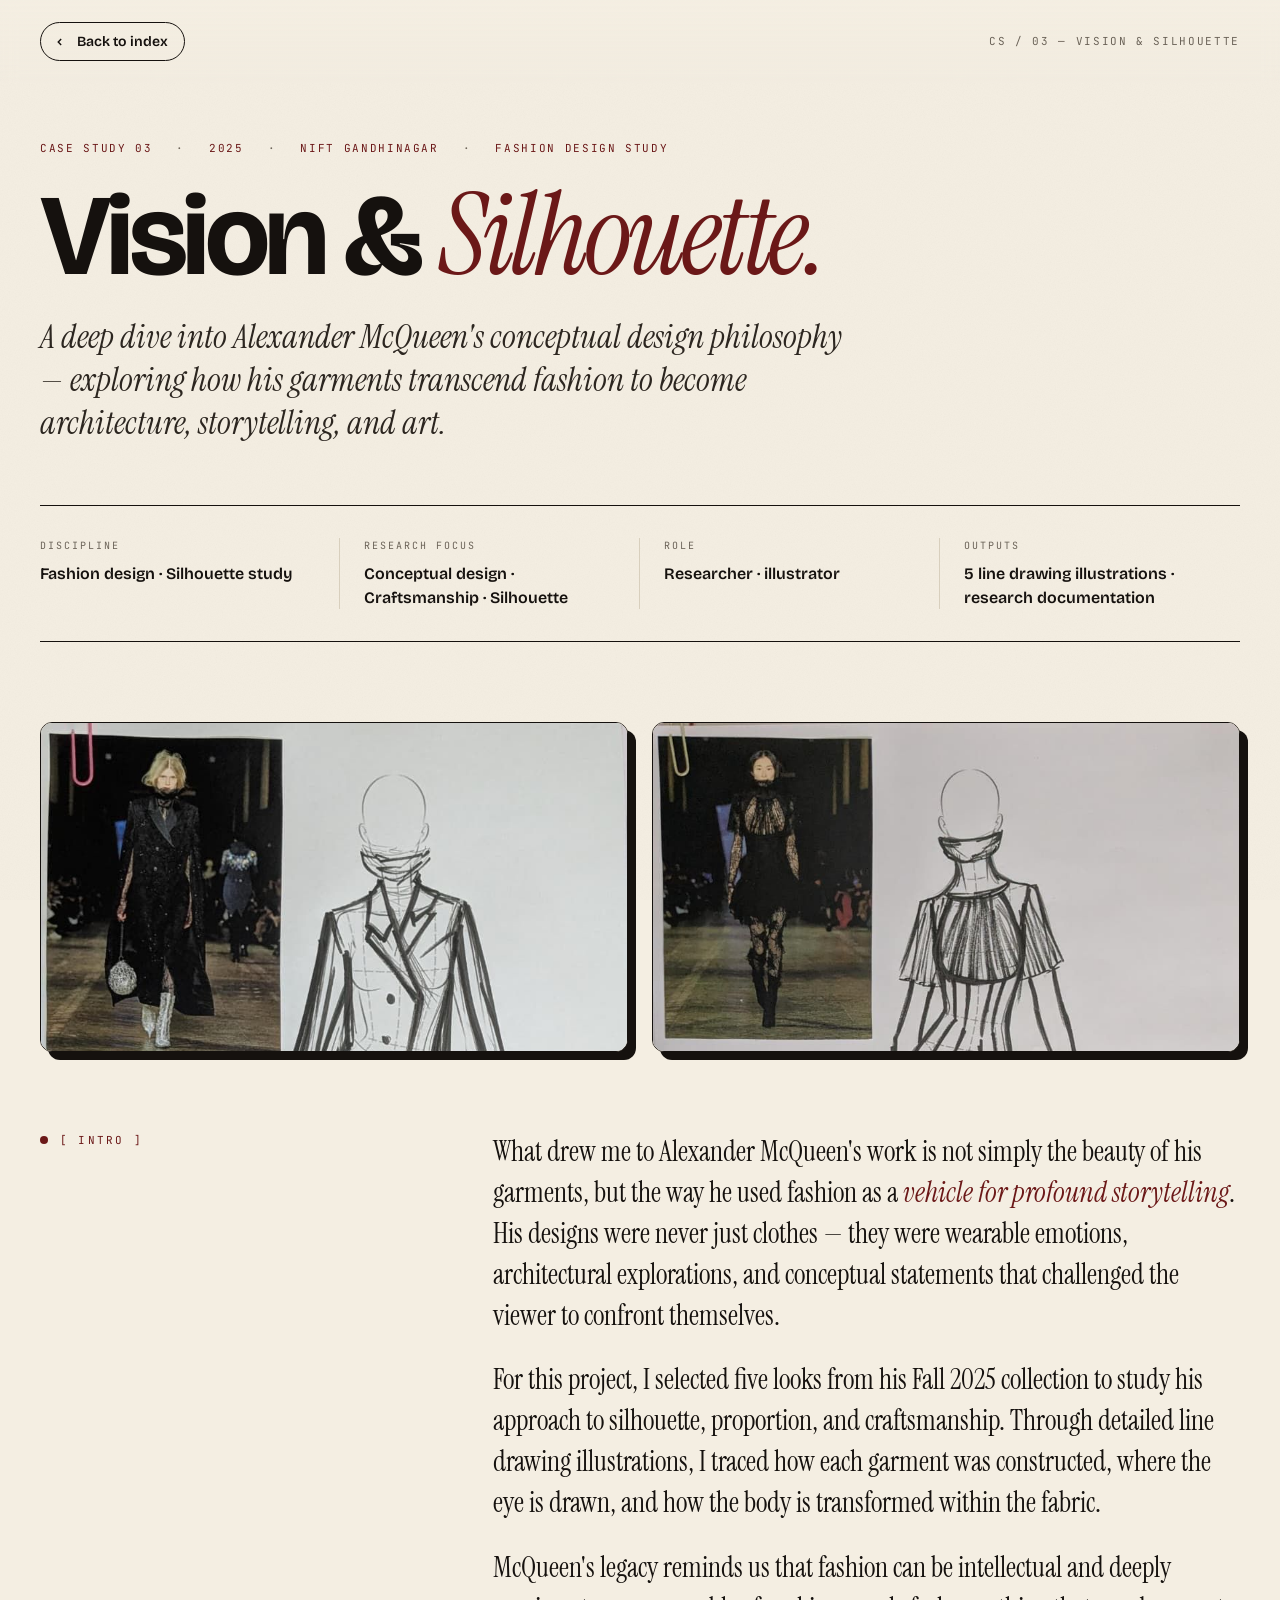
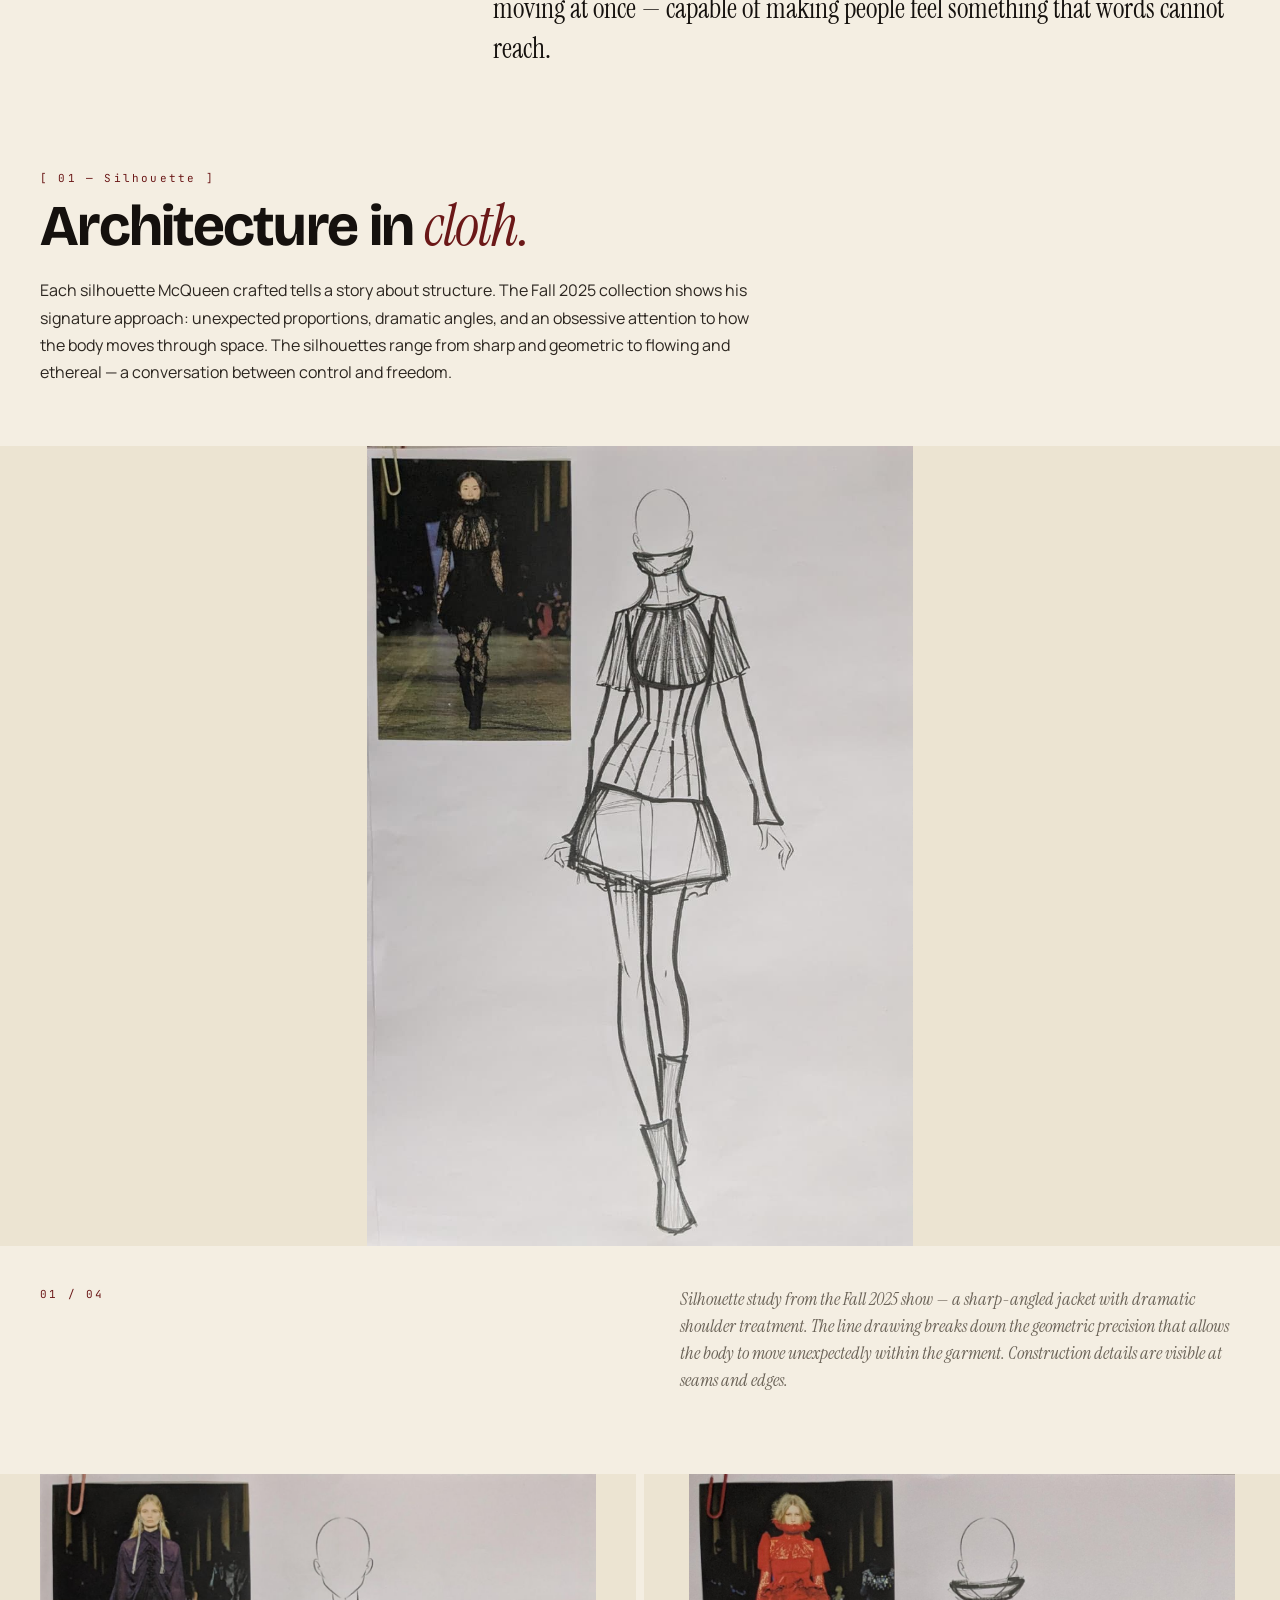
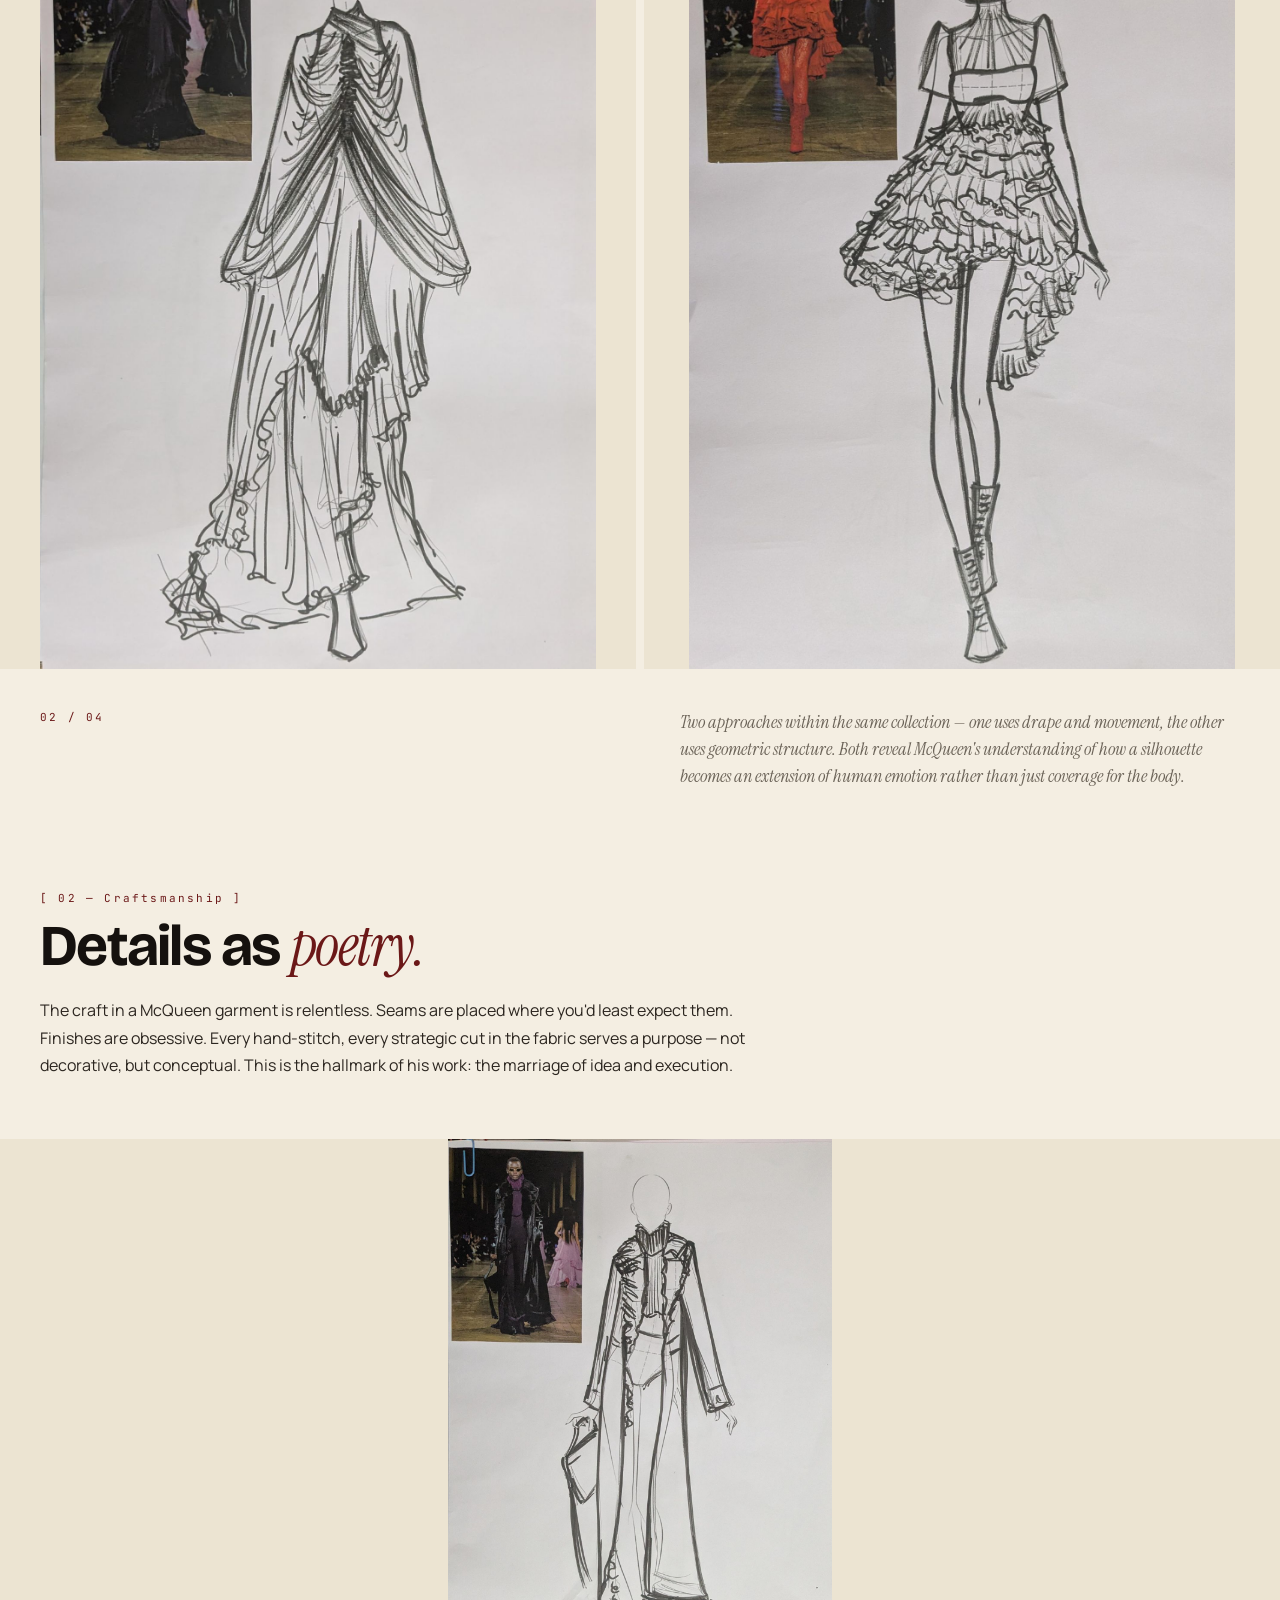
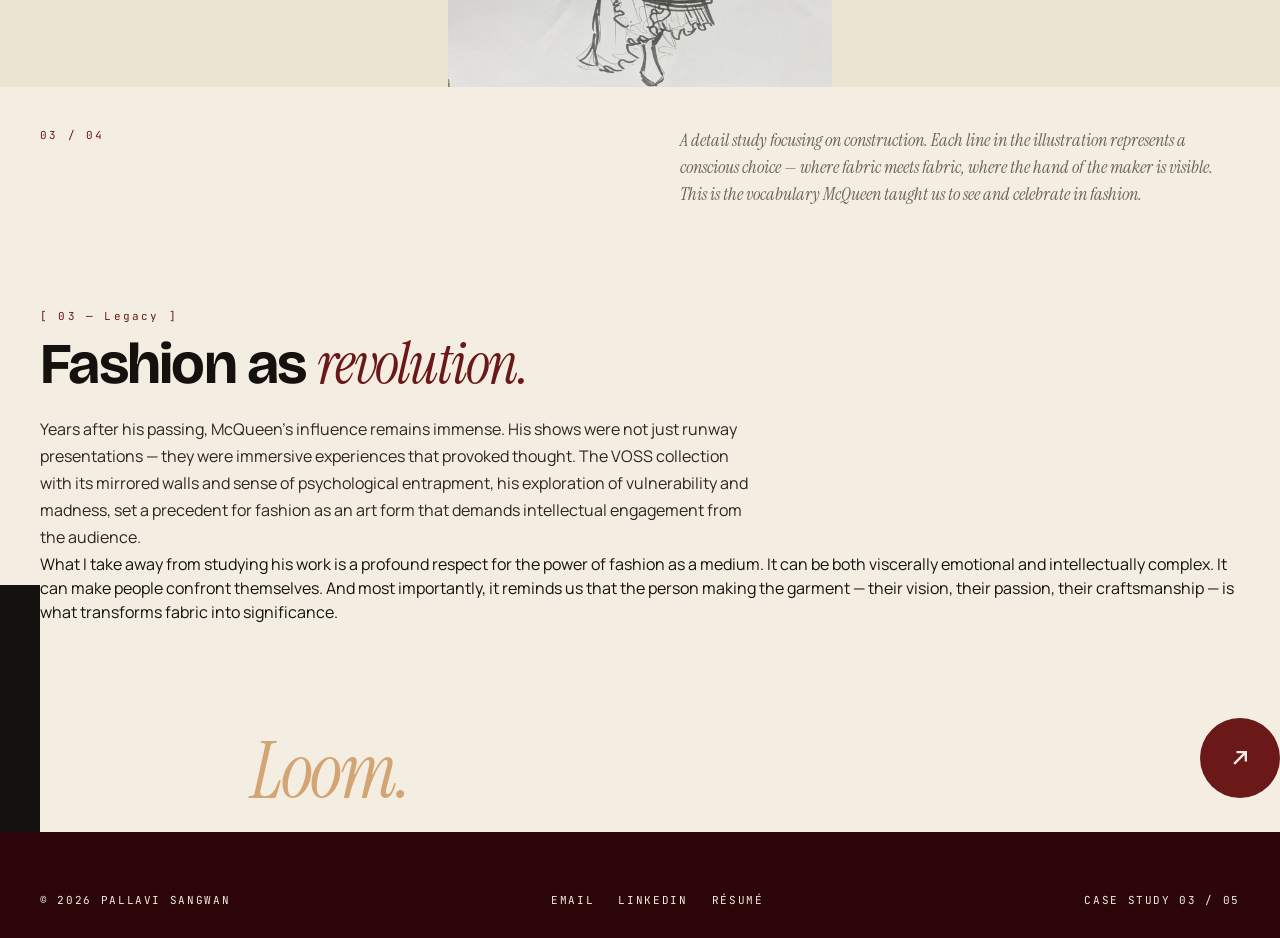
==== commit 02b358b3: "fix: images and text; feat: cs04, cs05" ====
--- a/case-studies/alexander-mcqueen.html
+++ b/case-studies/alexander-mcqueen.html
@@ -130,10 +130,10 @@
     <span>© 2026 Pallavi Sangwan</span>
     <div class="cs-footer-links">
       <a href="mailto:pallavisangwan1@gmail.com">Email</a>
-      <a href="https://linkedin.com/in/pallavi-sangwan" target="_blank" rel="noopener">LinkedIn</a>
+      <a href="https://www.linkedin.com/in/pallavi-sangwan-88a094318/" target="_blank" rel="noopener">LinkedIn</a>
       <a href="../assets/Pallavi-Sangwan-Resume.pdf" download>Résumé</a>
     </div>
-    <span>Case Study 03 / 04</span>
+    <span>Case Study 03 / 05</span>
   </div>
 </footer>
 
--- a/case-studies/case-study.css
+++ b/case-studies/case-study.css
@@ -223,6 +223,59 @@
   display: block;
 }
 
+/* HERO IMAGE SINGLE — keep the full source image visible */
+.cs-hero-image-single .cs-hero-image-frame {
+  aspect-ratio: auto;
+  height: auto;
+}
+.cs-hero-image-single .cs-hero-image-frame img {
+  width: 100%;
+  height: auto;
+  display: block;
+}
+
+/* IMAGE GALLERY — natural-height process grid */
+.cs-gallery {
+  position: relative;
+  z-index: 2;
+  max-width: 1400px;
+  margin: 0 auto 8px;
+  padding: 0 40px;
+  display: grid;
+  grid-template-columns: repeat(3, 1fr);
+  gap: 12px;
+  align-items: start;
+}
+.cs-gallery > figure {
+  margin: 0;
+  background: var(--cream-2);
+  border: 1px solid var(--ink);
+  overflow: hidden;
+  box-shadow: 4px 4px 0 var(--ink);
+}
+.cs-gallery img {
+  width: 100%;
+  height: auto;
+  display: block;
+}
+
+/* FEATURE IMAGE — single full-width process image */
+.cs-feature {
+  position: relative;
+  z-index: 2;
+  max-width: 1400px;
+  margin: 0 auto 8px;
+  padding: 0 40px;
+}
+.cs-feature img {
+  width: 100%;
+  height: auto;
+  display: block;
+  background: var(--cream-2);
+  border: 1px solid var(--ink);
+  box-shadow: 4px 4px 0 var(--ink);
+}
+
 /* INTRO BLOCK */
 .cs-intro {
   position: relative;
@@ -566,7 +619,7 @@
 }
 .cs-swatch-tag .num { font-family: var(--mono); font-size: 11px; opacity: 0.85; }
 .cs-swatch-img {
-  aspect-ratio: 3/4;
+  aspect-ratio: 4/5;
   overflow: hidden;
   background: var(--ink);
 }
@@ -734,6 +787,8 @@
   .cs-pair { grid-template-columns: 1fr; }
   .cs-caption { padding: 0 20px; margin-bottom: 50px; }
   .cs-mid-head { padding: 0 20px; margin: 60px auto 40px; }
+  .cs-gallery { grid-template-columns: 1fr; padding: 0 20px; }
+  .cs-feature { padding: 0 20px; }
   .cs-palette { padding: 0 20px; gap: 14px; }
   .cs-palette-item { min-width: 100px; }
   .cs-next { padding: 60px 20px; }
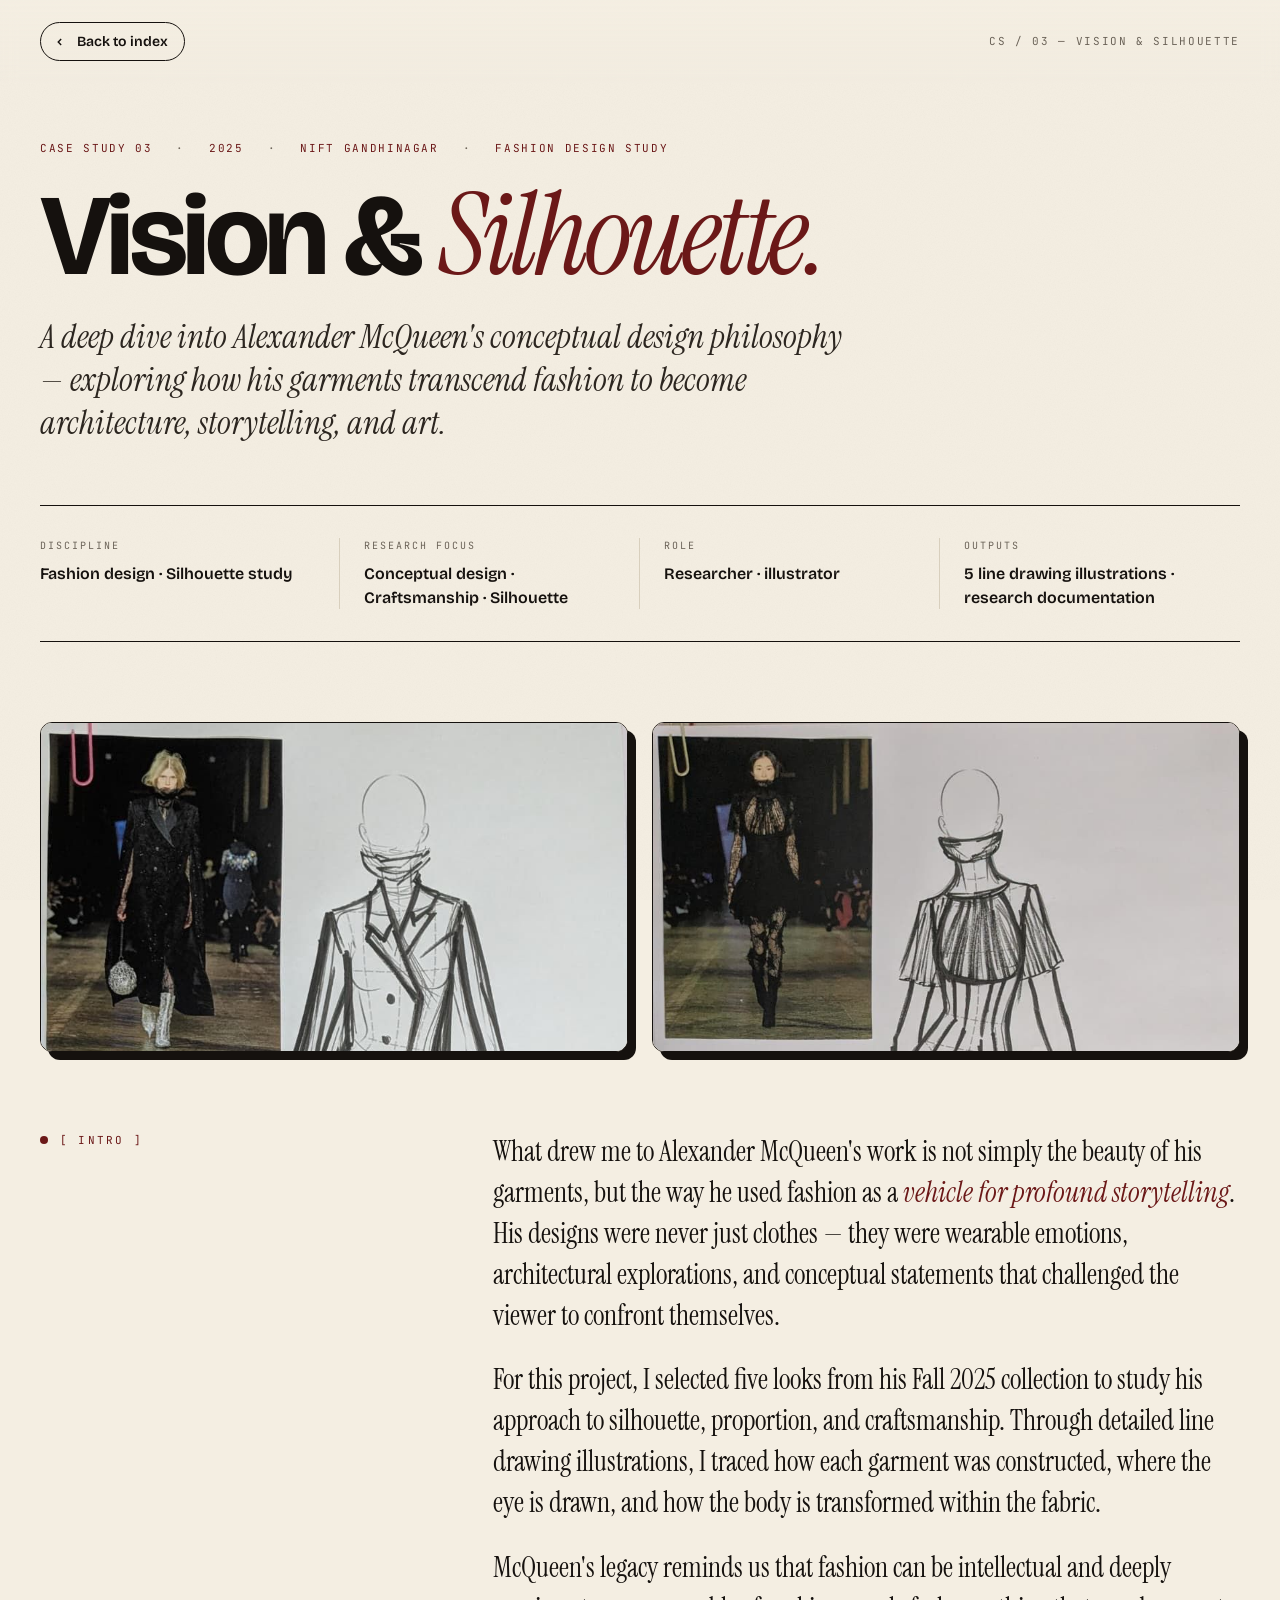
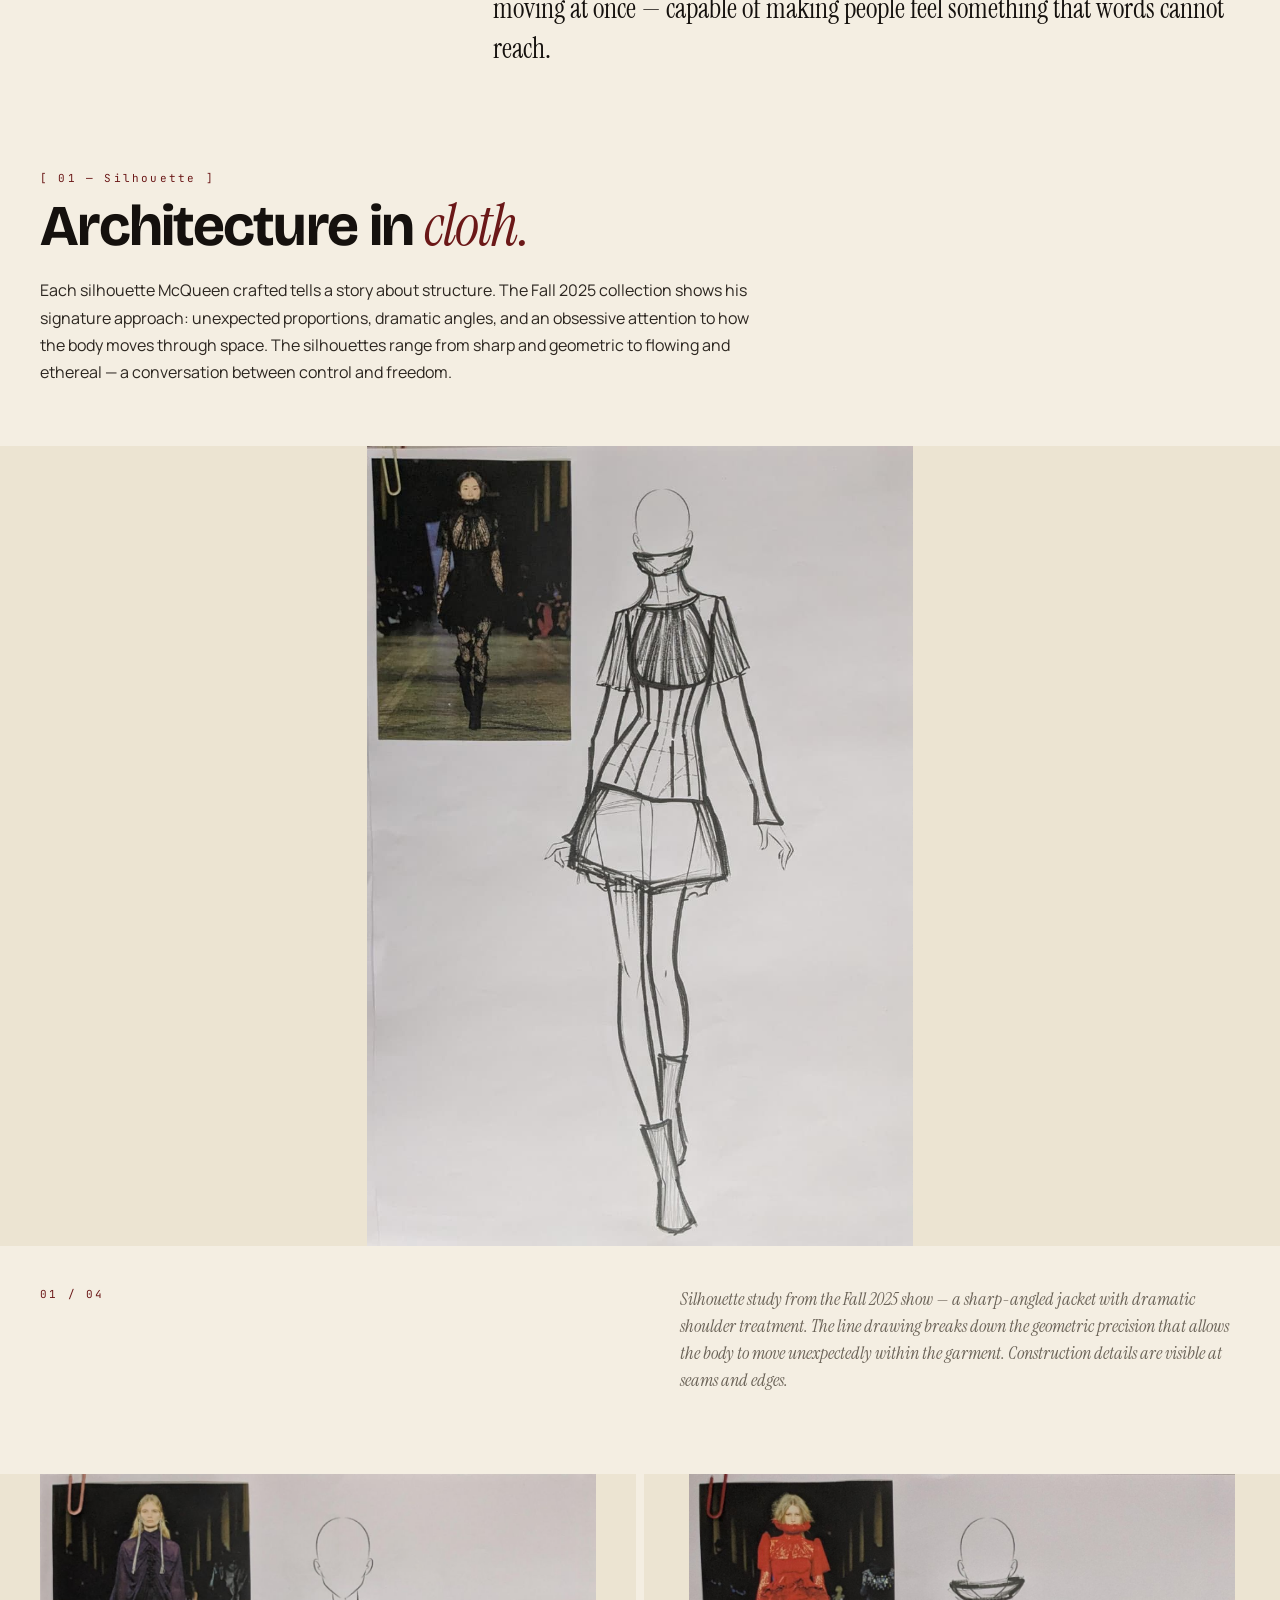
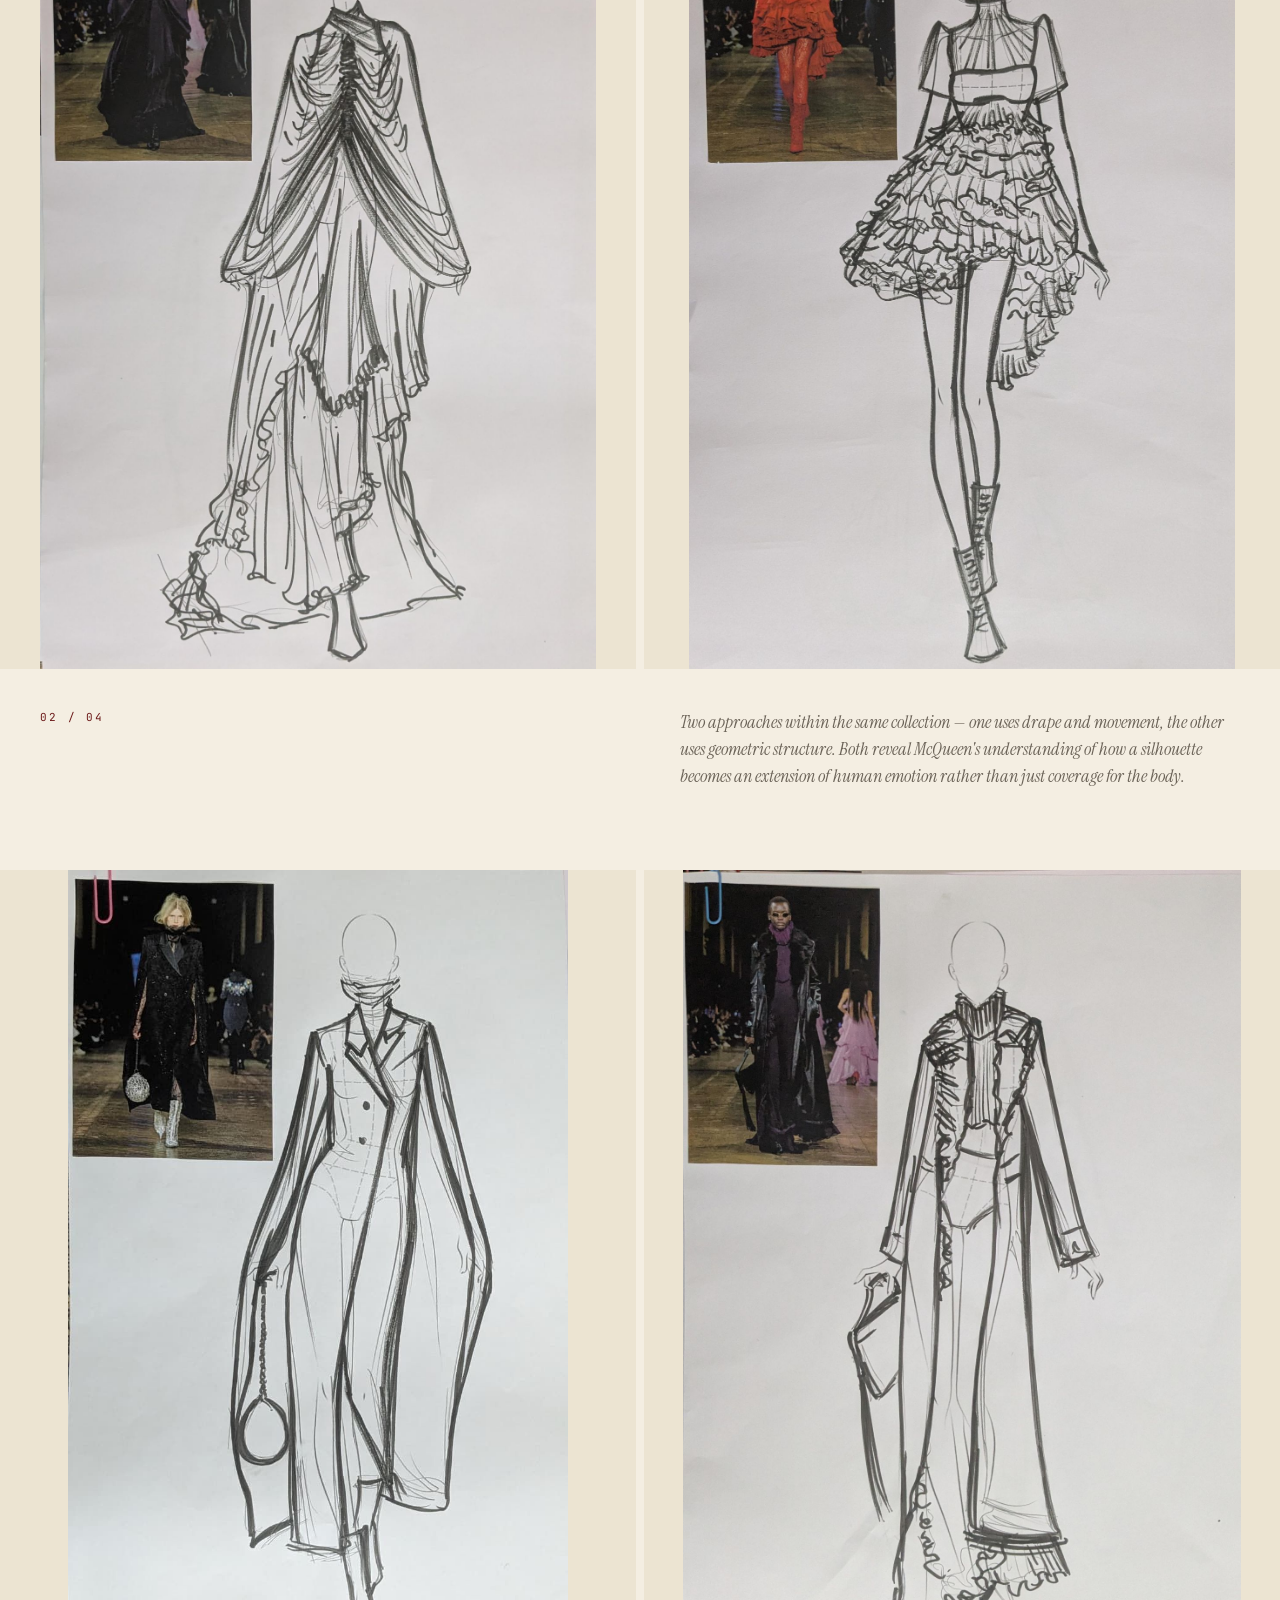
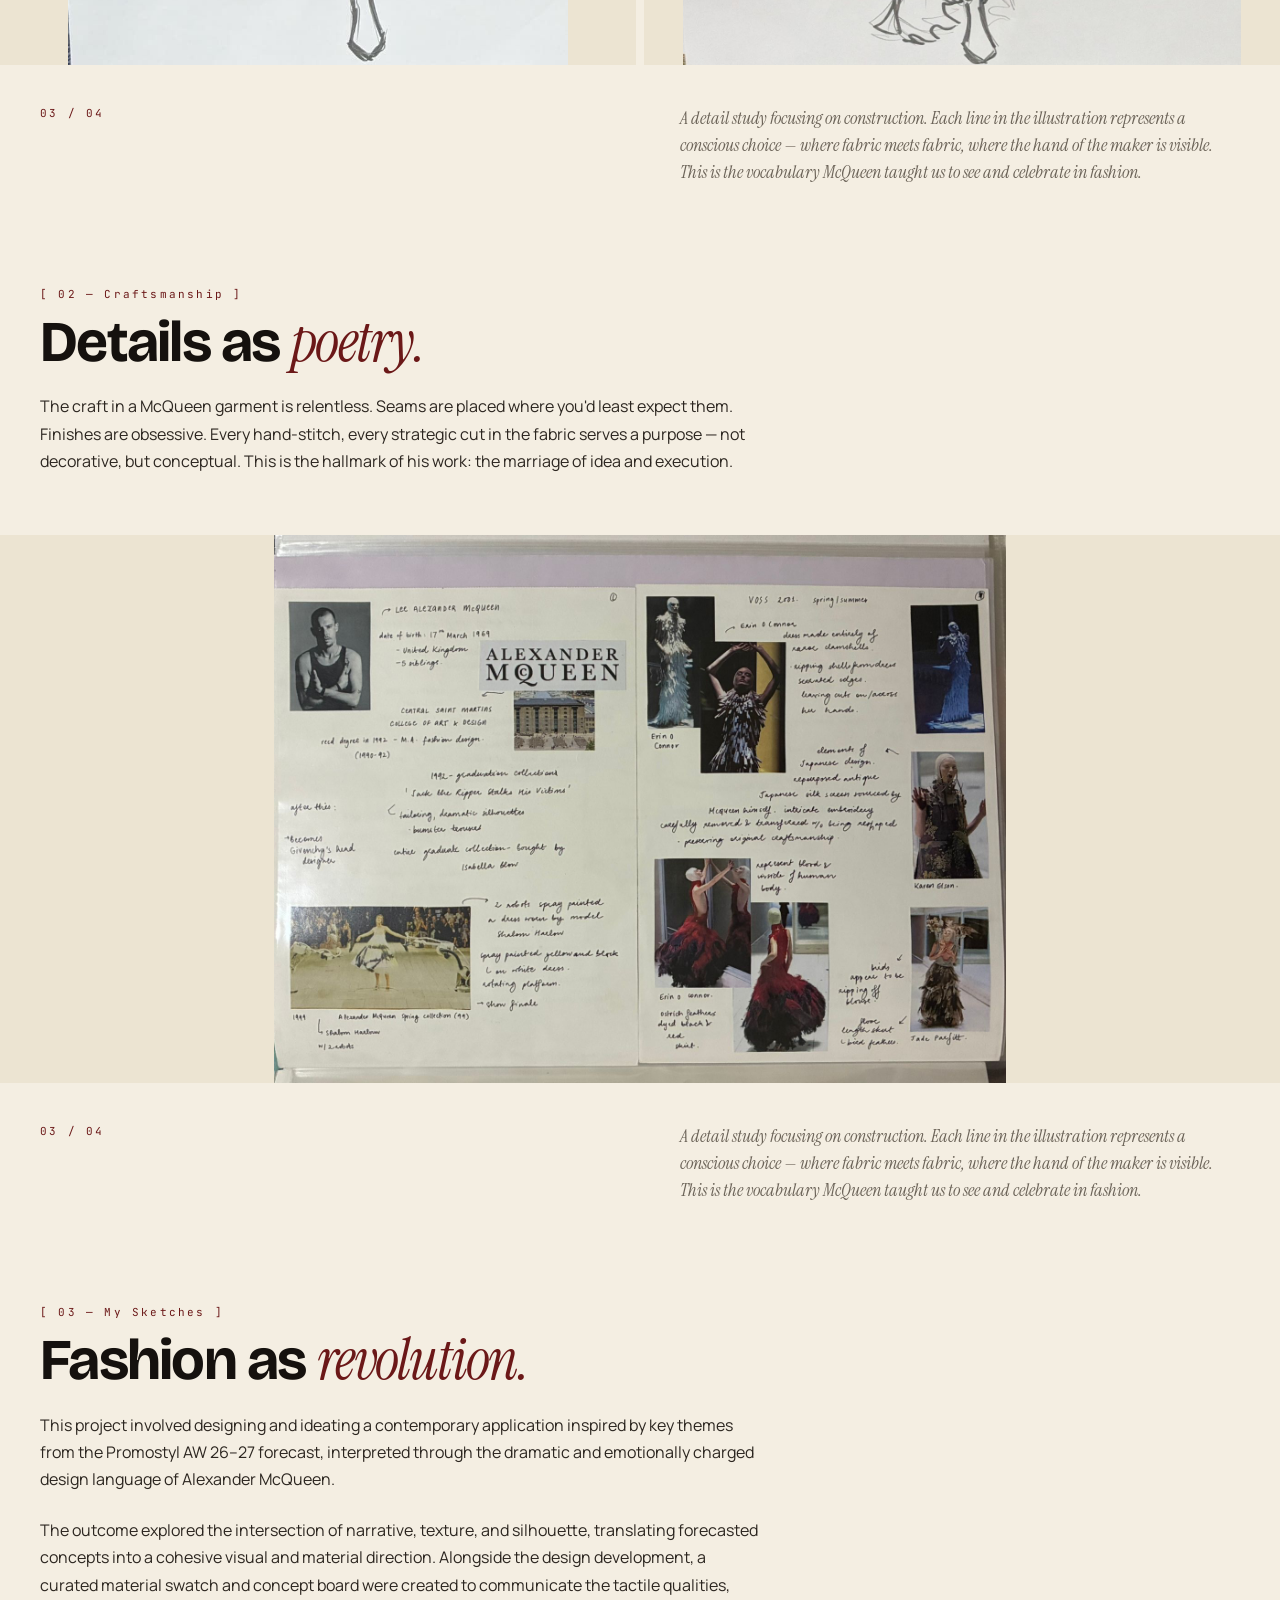
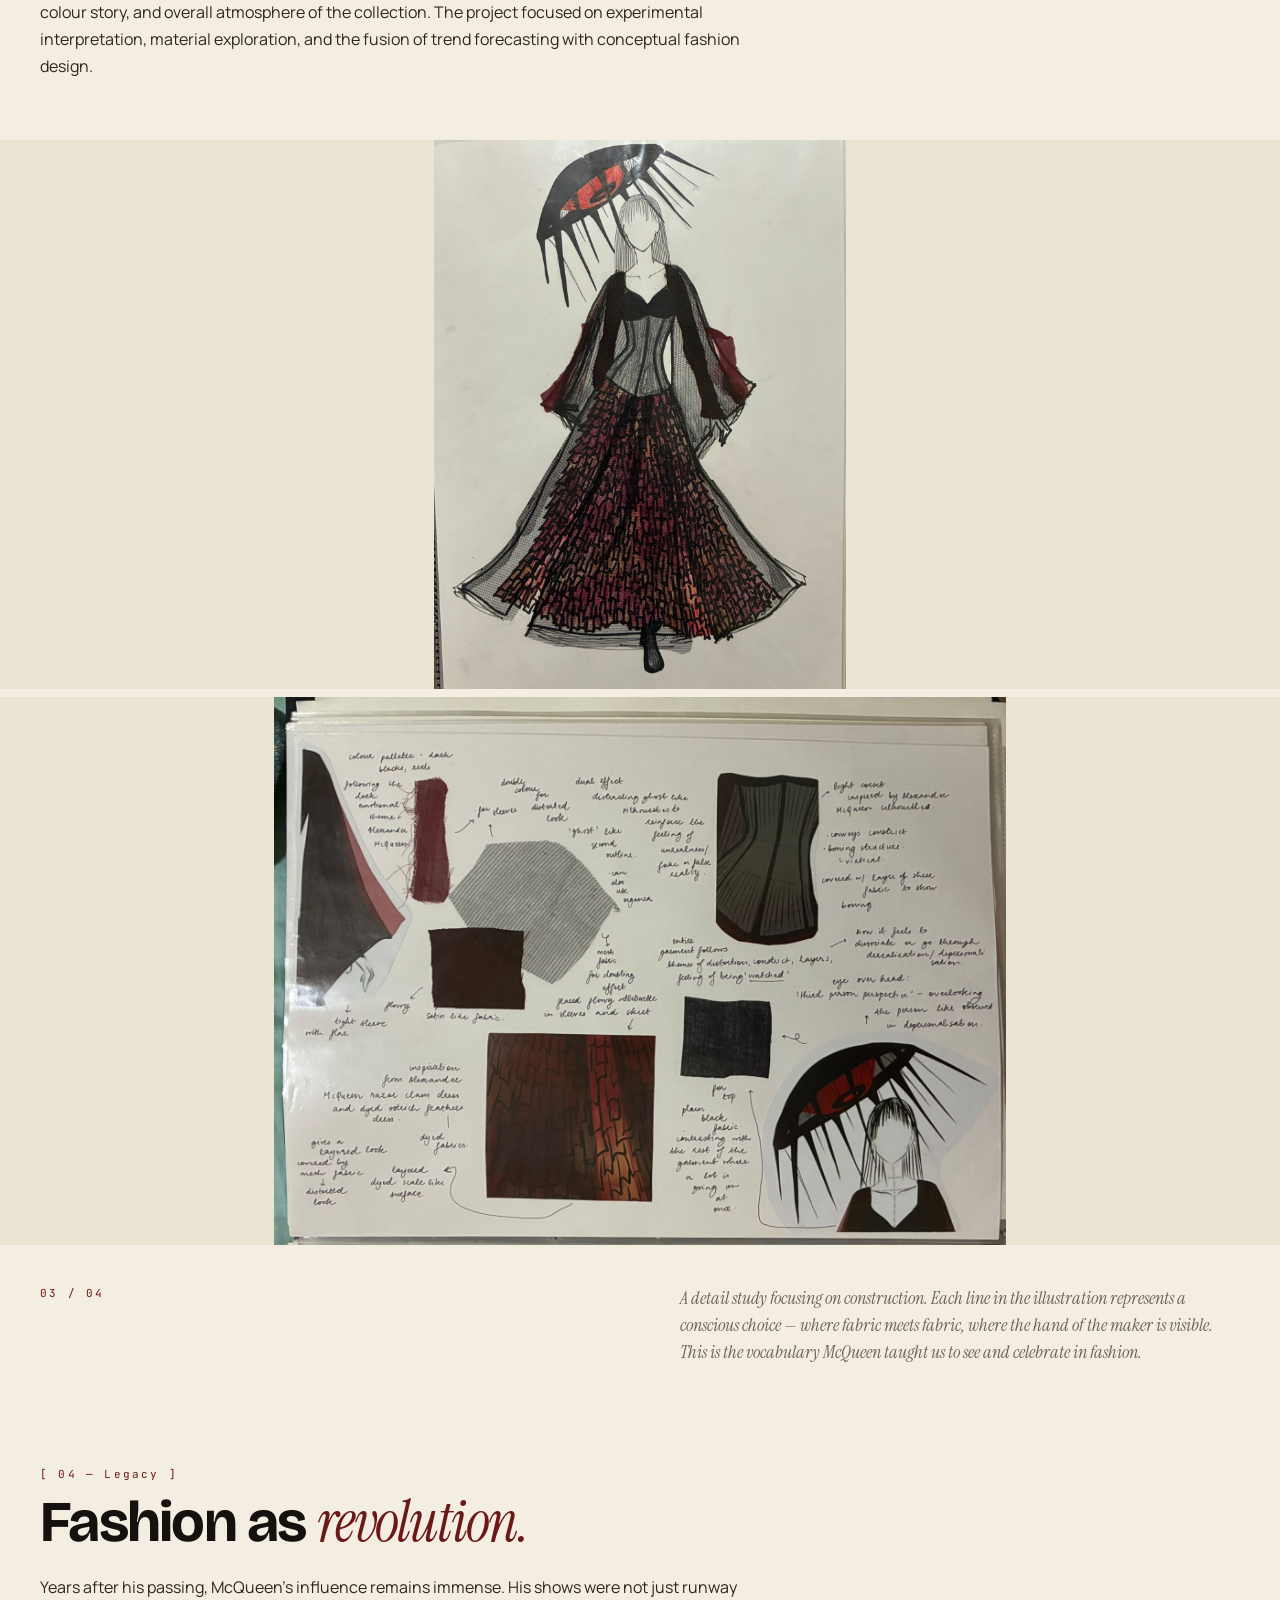
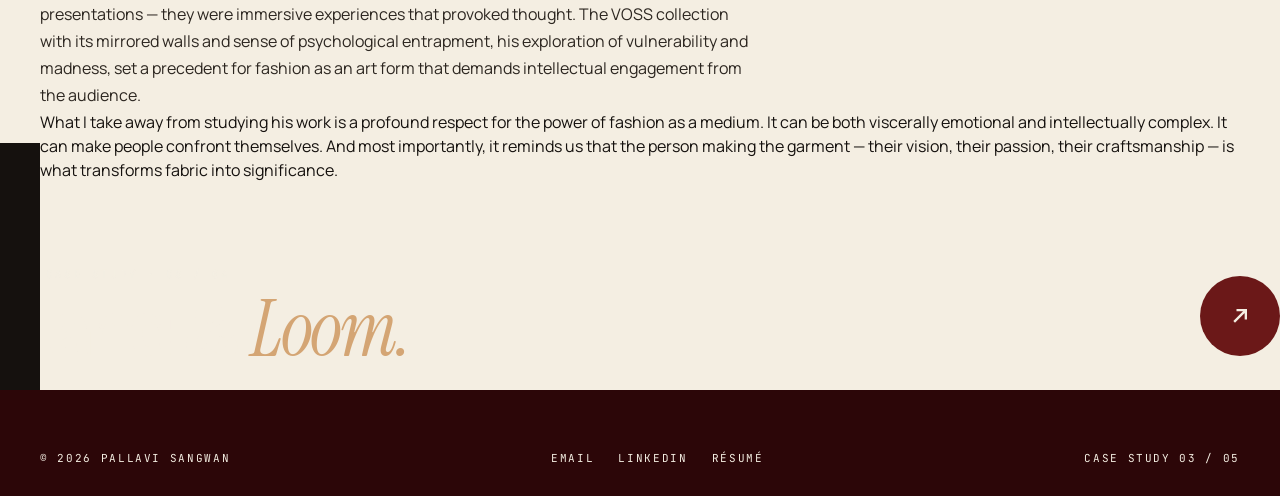
==== commit e93a9564: "fix: final edits" ====
--- a/case-studies/alexander-mcqueen.html
+++ b/case-studies/alexander-mcqueen.html
@@ -91,6 +91,14 @@
   <span class="cs-caption-num">02 / 04</span>
   <p class="cs-caption-text">Two approaches within the same collection — one uses drape and movement, the other uses geometric structure. Both reveal McQueen's understanding of how a silhouette becomes an extension of human emotion rather than just coverage for the body.</p>
 </div>
+<div class="cs-pair">
+  <div><img src="../assets/cs03/1762939529036.jpeg" alt="Illustration showcasing draped fabric silhouette with flowing lines" /></div>
+  <div><img src="../assets/cs03/1762939541944.jpeg" alt="Illustration of structured silhouette with intricate details" /></div>
+</div>
+<div class="cs-caption">
+  <span class="cs-caption-num">03 / 04</span>
+  <p class="cs-caption-text">A detail study focusing on construction. Each line in the illustration represents a conscious choice — where fabric meets fabric, where the hand of the maker is visible. This is the vocabulary McQueen taught us to see and celebrate in fashion.</p>
+</div>
 
 <div class="cs-mid-head">
   <span class="cs-mid-num">[ 02 — Craftsmanship ]</span>
@@ -99,7 +107,7 @@
 </div>
 
 <div class="cs-fullbleed wide">
-  <img src="../assets/cs03/1762939541944.jpeg" alt="Close-up illustration detail showing intricate seaming and construction techniques from a McQueen garment" />
+  <img src="../assets/cs03/WhatsApp Image 2026-05-07 at 18.59.08 (1).jpeg" alt="Close-up illustration detail showing intricate seaming and construction techniques from a McQueen garment" />
 </div>
 <div class="cs-caption">
   <span class="cs-caption-num">03 / 04</span>
@@ -107,7 +115,26 @@
 </div>
 
 <div class="cs-mid-head">
-  <span class="cs-mid-num">[ 03 — Legacy ]</span>
+  <span class="cs-mid-num">[ 03 — My Sketches ]</span>
+  <h2 class="cs-mid-title">Fashion as <span class="ital">revolution.</span></h2>
+  <p class="cs-mid-body">This project involved designing and ideating a contemporary application inspired by key themes from the Promostyl AW 26–27 forecast, interpreted through the dramatic and emotionally charged design language of Alexander McQueen. </p>
+    
+    <p class="cs-mid-body">The outcome explored the intersection of narrative, texture, and silhouette, translating forecasted concepts into a cohesive visual and material direction. Alongside the design development, a curated material swatch and concept board were created to communicate the tactile qualities, colour story, and overall atmosphere of the collection. The project focused on experimental interpretation, material exploration, and the fusion of trend forecasting with conceptual fashion design.</p>
+</div>
+<div class="cs-fullbleed wide">
+  <img src="../assets/cs03/WhatsApp Image 2026-05-07 at 18.59.09.jpeg" alt="Illustration of structured silhouette with intricate details" />
+</div>
+<div class="cs-fullbleed wide">
+  <img src="../assets/cs03/WhatsApp Image 2026-05-07 at 18.59.08.jpeg" alt="Close-up illustration detail showing intricate seaming and construction techniques from a McQueen garment" />
+</div>
+
+<div class="cs-caption">
+  <span class="cs-caption-num">03 / 04</span>
+  <p class="cs-caption-text">A detail study focusing on construction. Each line in the illustration represents a conscious choice — where fabric meets fabric, where the hand of the maker is visible. This is the vocabulary McQueen taught us to see and celebrate in fashion.</p>
+</div>
+
+<div class="cs-mid-head">
+  <span class="cs-mid-num">[ 04 — Legacy ]</span>
   <h2 class="cs-mid-title">Fashion as <span class="ital">revolution.</span></h2>
   <p class="cs-mid-body">Years after his passing, McQueen's influence remains immense. His shows were not just runway presentations — they were immersive experiences that provoked thought. The VOSS collection with its mirrored walls and sense of psychological entrapment, his exploration of vulnerability and madness, set a precedent for fashion as an art form that demands intellectual engagement from the audience.</p>
   <p>What I take away from studying his work is a profound respect for the power of fashion as a medium. It can be both viscerally emotional and intellectually complex. It can make people confront themselves. And most importantly, it reminds us that the person making the garment — their vision, their passion, their craftsmanship — is what transforms fabric into significance.</p>
